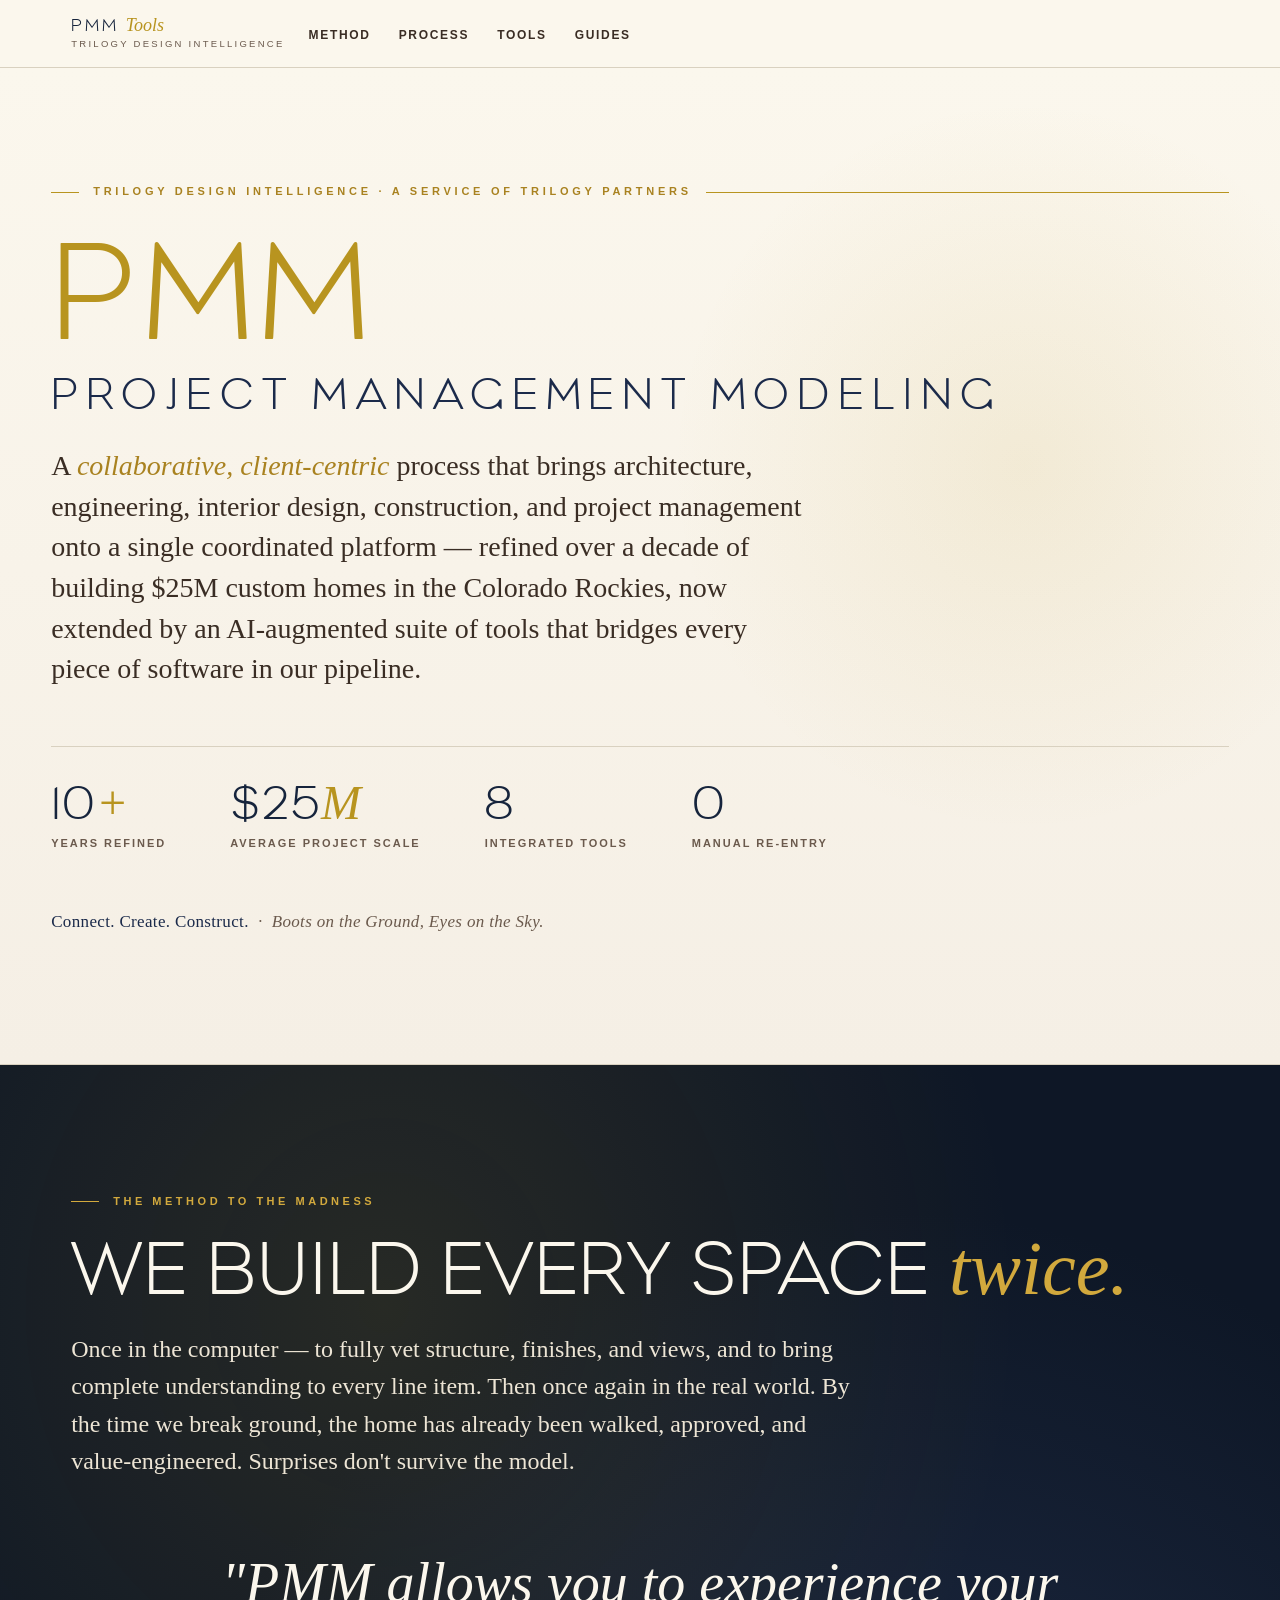
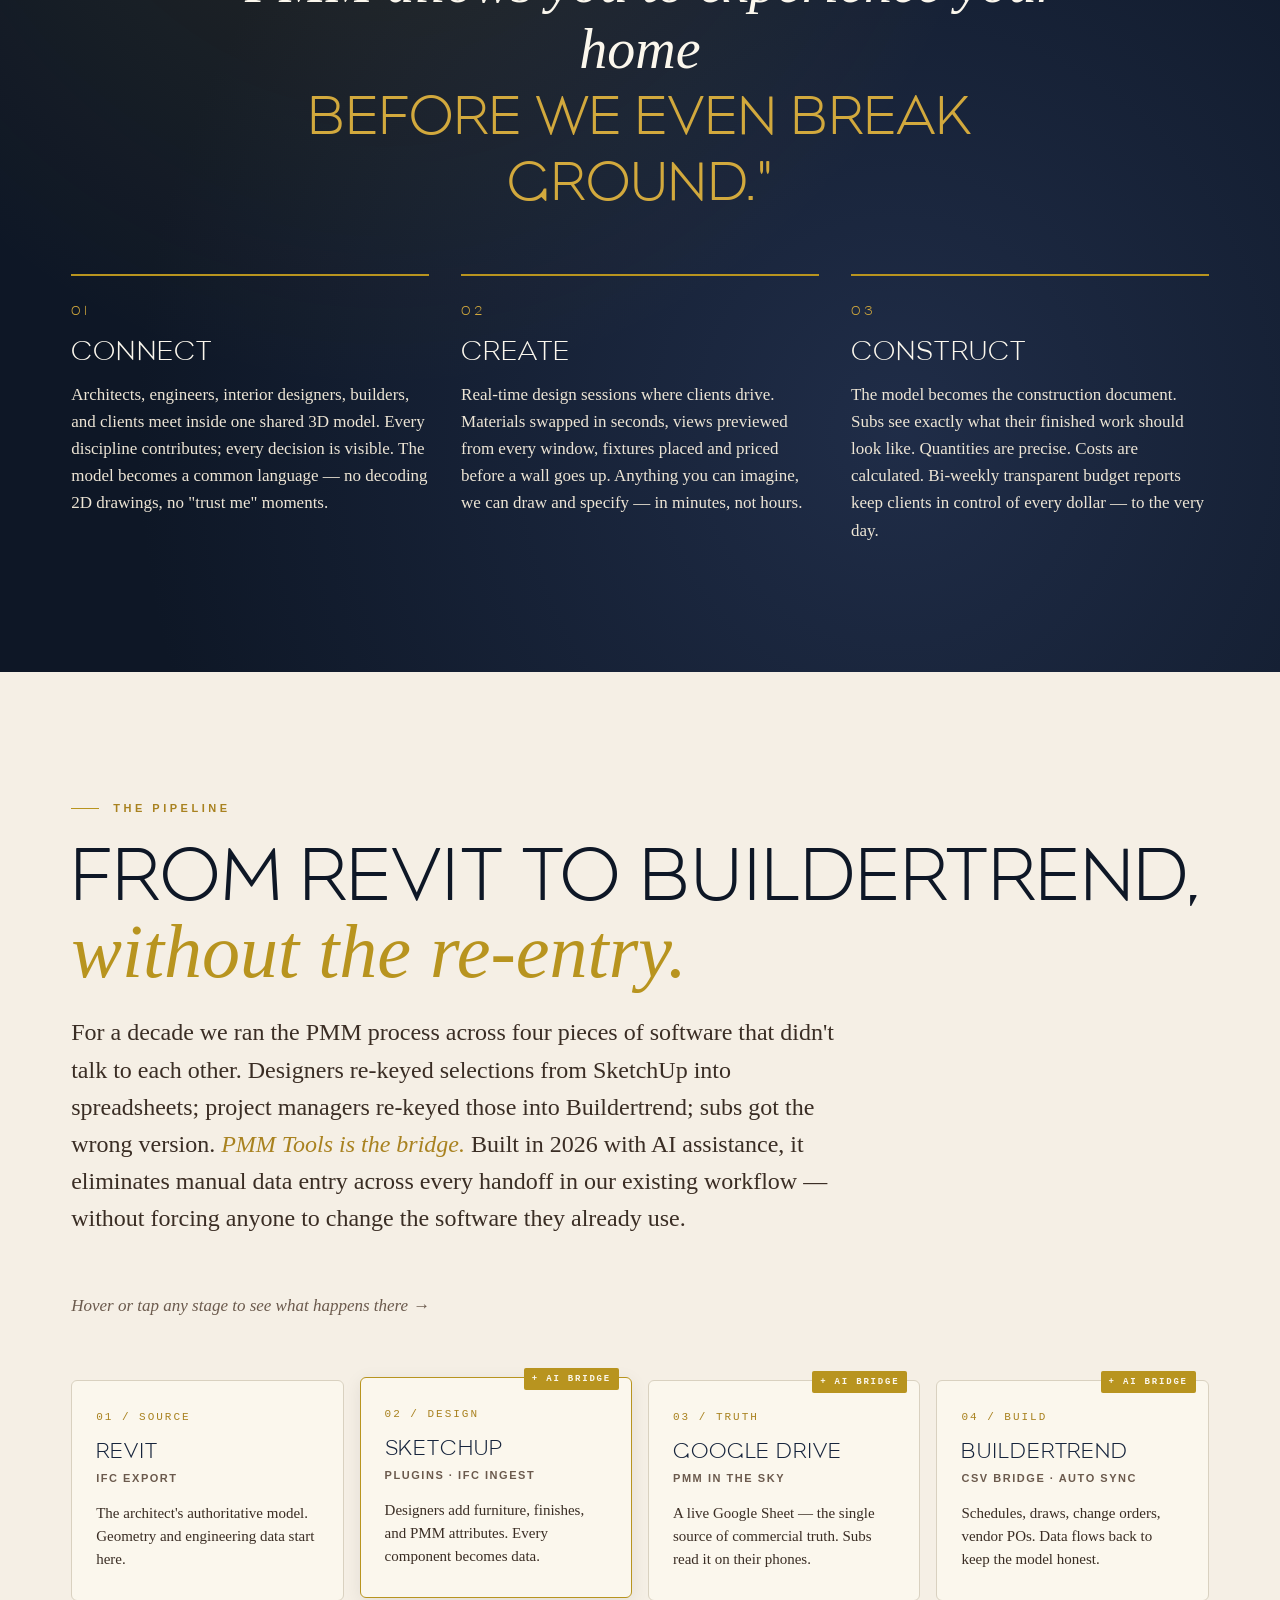
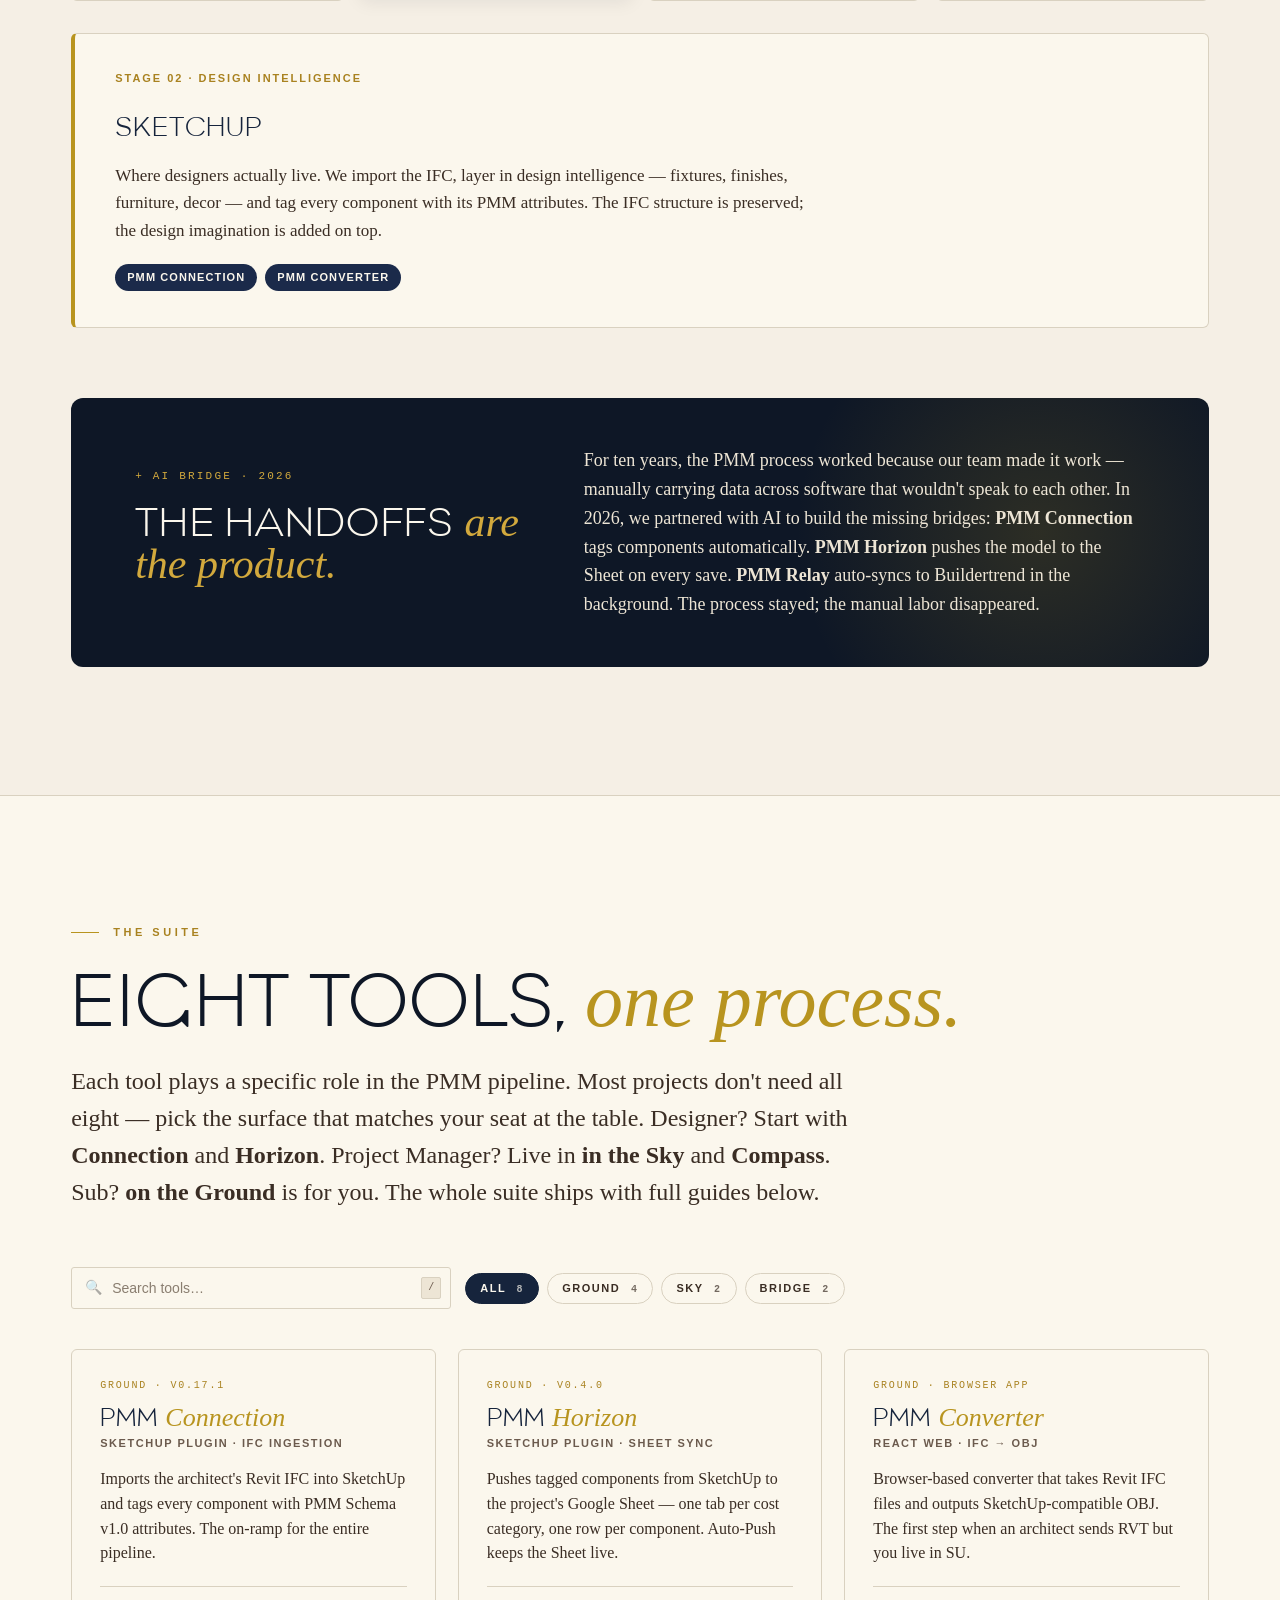
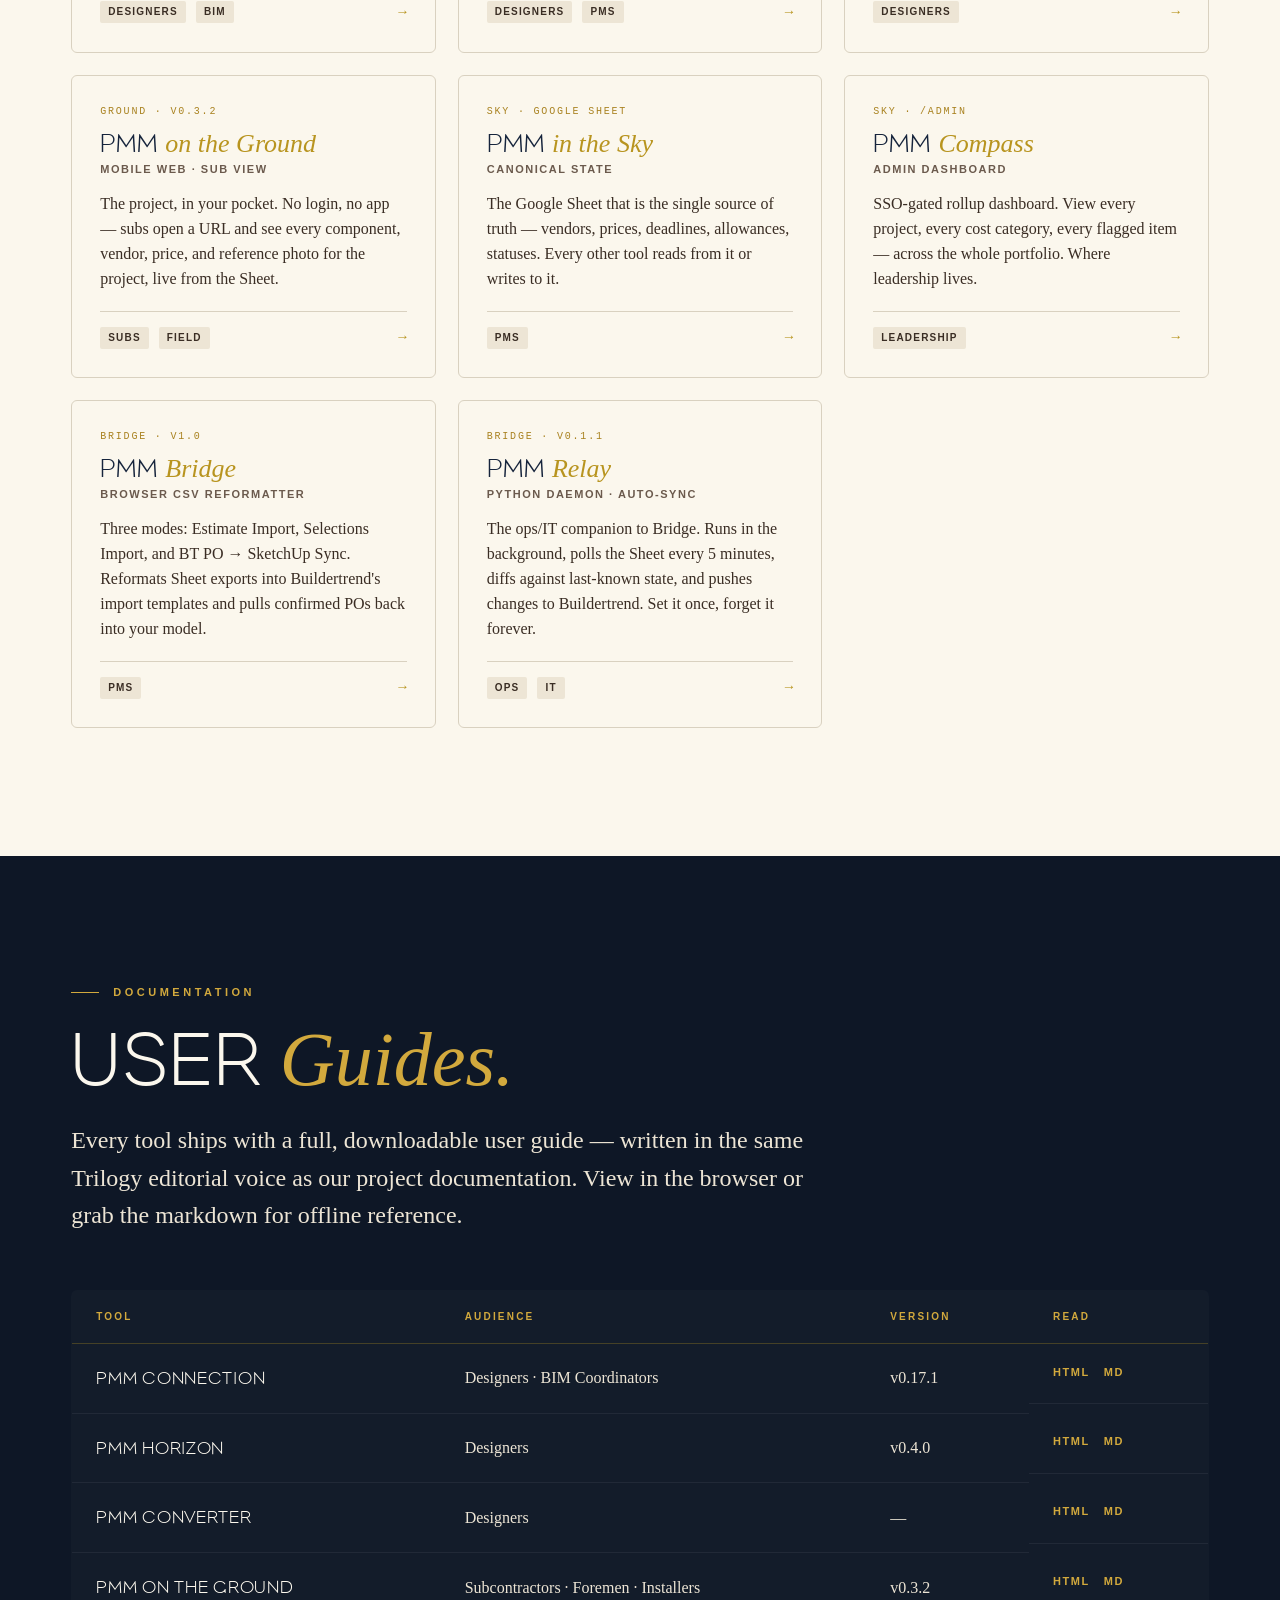
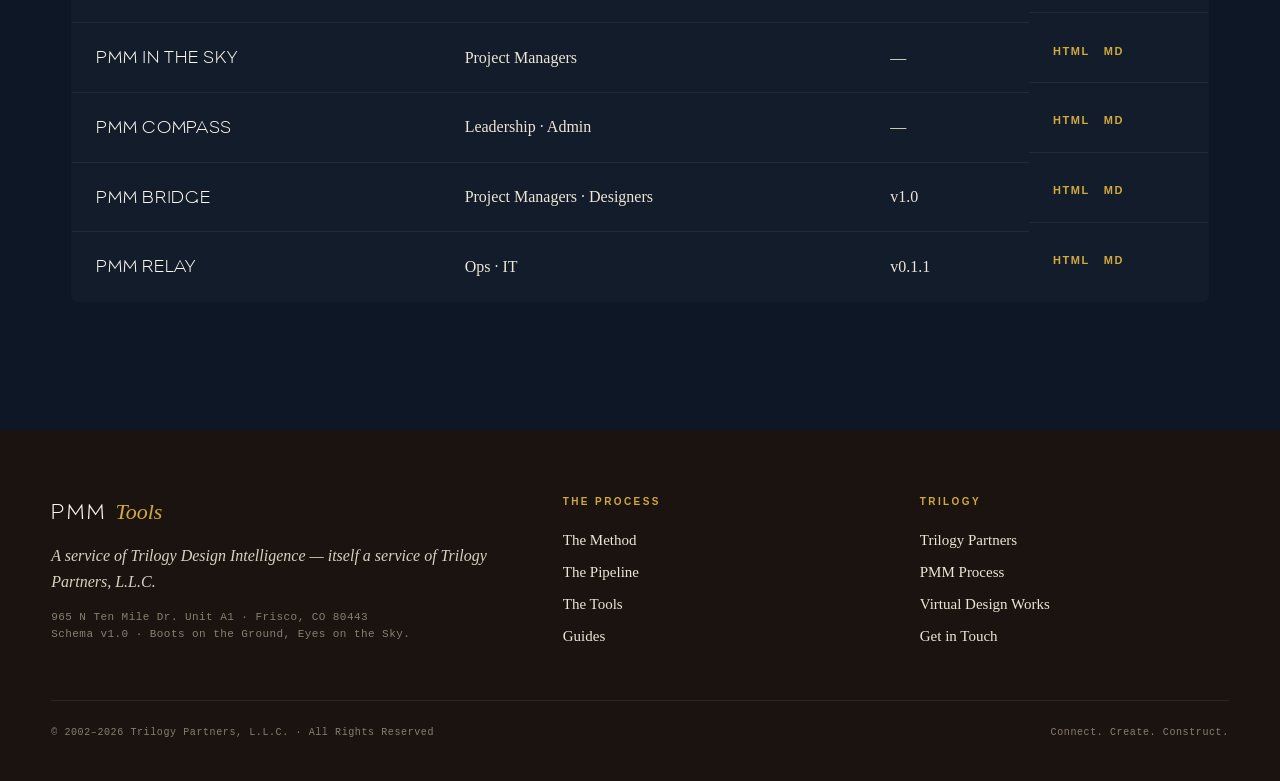
==== index.html @ 723d34f8 "Initial commit" ====
<!DOCTYPE html>
<html lang="en">
<head>
<meta charset="UTF-8">
<meta name="viewport" content="width=device-width, initial-scale=1.0">
<title>PMM · Project Management Modeling — Trilogy Design Intelligence</title>
<meta name="description" content="Project Management Modeling — Trilogy's 10-year process for designing and building $25M custom homes, now extended by an integrated suite of AI-augmented tools that connect Revit, SketchUp, Google Drive, and Buildertrend into a single coordinated workflow.">
<link rel="stylesheet" href="assets/css/main.css">
</head>
<body>

<!-- ─── NAV ─── -->
<header class="site-nav">
  <div class="nav-inner">
    <a href="#top" class="nav-brand">
      <span class="nav-brand-mark">PMM <em>Tools</em></span>
      <span class="nav-brand-sub">Trilogy Design Intelligence</span>
    </a>
    <nav>
      <ul class="nav-links">
        <li><a href="#method">Method</a></li>
        <li><a href="#process">Process</a></li>
        <li><a href="#tools">Tools</a></li>
        <li><a href="#guides">Guides</a></li>
      </ul>
    </nav>
  </div>
</header>

<!-- ─── HERO ─── -->
<section class="hero" id="top">
  <div class="hero-inner">
    <div class="hero-eyebrow">Trilogy Design Intelligence · A Service of Trilogy Partners</div>
    <h1 class="hero-title">
      <span class="acronym">PMM</span>
      <span class="expansion">Project Management Modeling</span>
    </h1>
    <p class="hero-lede">
      A <em>collaborative, client-centric</em> process that brings architecture, engineering, interior design, construction, and project management onto a single coordinated platform — refined over a decade of building $25M custom homes in the Colorado Rockies, now extended by an AI-augmented suite of tools that bridges every piece of software in our pipeline.
    </p>

    <div class="hero-meta">
      <div class="hero-stat">
        <div class="num">10<em>+</em></div>
        <div class="label">Years Refined</div>
      </div>
      <div class="hero-stat">
        <div class="num">$25<em>M</em></div>
        <div class="label">Average Project Scale</div>
      </div>
      <div class="hero-stat">
        <div class="num">8</div>
        <div class="label">Integrated Tools</div>
      </div>
      <div class="hero-stat">
        <div class="num">0</div>
        <div class="label">Manual Re-Entry</div>
      </div>
    </div>

    <p class="hero-tagline">
      <strong>Connect. Create. Construct.</strong> &nbsp;·&nbsp; Boots on the Ground, Eyes on the Sky.
    </p>
  </div>
</section>

<!-- ─── METHOD ─── -->
<section class="method" id="method">
  <div class="section-wrap">
    <div class="section-eyebrow reveal">The Method to the Madness</div>
    <h2 class="section-heading reveal">We build every space <em>twice.</em></h2>
    <p class="section-intro reveal">
      Once in the computer — to fully vet structure, finishes, and views, and to bring complete understanding to every line item. Then once again in the real world. By the time we break ground, the home has already been walked, approved, and value-engineered. Surprises don't survive the model.
    </p>

    <div class="twice-display reveal">
      <em>"PMM allows you to experience your home</em><br>
      <span class="accent">before we even break ground."</span>
    </div>

    <div class="method-pillars">
      <div class="pillar reveal">
        <div class="pillar-num">01</div>
        <h3 class="pillar-title">Connect</h3>
        <p>Architects, engineers, interior designers, builders, and clients meet inside one shared 3D model. Every discipline contributes; every decision is visible. The model becomes a common language — no decoding 2D drawings, no "trust me" moments.</p>
      </div>
      <div class="pillar reveal">
        <div class="pillar-num">02</div>
        <h3 class="pillar-title">Create</h3>
        <p>Real-time design sessions where clients drive. Materials swapped in seconds, views previewed from every window, fixtures placed and priced before a wall goes up. Anything you can imagine, we can draw and specify — in minutes, not hours.</p>
      </div>
      <div class="pillar reveal">
        <div class="pillar-num">03</div>
        <h3 class="pillar-title">Construct</h3>
        <p>The model becomes the construction document. Subs see exactly what their finished work should look like. Quantities are precise. Costs are calculated. Bi-weekly transparent budget reports keep clients in control of every dollar — to the very day.</p>
      </div>
    </div>
  </div>
</section>

<!-- ─── PROCESS / FLOW ─── -->
<section class="flow" id="process">
  <div class="section-wrap">
    <div class="section-eyebrow reveal">The Pipeline</div>
    <h2 class="section-heading reveal">From Revit to Buildertrend, <em>without the re-entry.</em></h2>
    <p class="section-intro reveal">
      For a decade we ran the PMM process across four pieces of software that didn't talk to each other. Designers re-keyed selections from SketchUp into spreadsheets; project managers re-keyed those into Buildertrend; subs got the wrong version. <em>PMM Tools is the bridge.</em> Built in 2026 with AI assistance, it eliminates manual data entry across every handoff in our existing workflow — without forcing anyone to change the software they already use.
    </p>

    <p class="section-intro reveal" style="font-size:17px;color:var(--ink-500);font-style:italic;">
      Hover or tap any stage to see what happens there →
    </p>

    <!-- Interactive flowchart -->
    <div class="flow-stage reveal">
      <div class="flow-step" data-step="revit">
        <div class="step-num">01 / SOURCE</div>
        <div class="step-name">Revit</div>
        <div class="step-tool">IFC export</div>
        <div class="step-desc">The architect's authoritative model. Geometry and engineering data start here.</div>
      </div>
      <div class="flow-step has-bridge is-active" data-step="sketchup">
        <div class="step-num">02 / DESIGN</div>
        <div class="step-name">SketchUp</div>
        <div class="step-tool">Plugins · IFC ingest</div>
        <div class="step-desc">Designers add furniture, finishes, and PMM attributes. Every component becomes data.</div>
      </div>
      <div class="flow-step has-bridge" data-step="drive">
        <div class="step-num">03 / TRUTH</div>
        <div class="step-name">Google Drive</div>
        <div class="step-tool">PMM in the Sky</div>
        <div class="step-desc">A live Google Sheet — the single source of commercial truth. Subs read it on their phones.</div>
      </div>
      <div class="flow-step has-bridge" data-step="bt">
        <div class="step-num">04 / BUILD</div>
        <div class="step-name">Buildertrend</div>
        <div class="step-tool">CSV bridge · auto sync</div>
        <div class="step-desc">Schedules, draws, change orders, vendor POs. Data flows back to keep the model honest.</div>
      </div>
    </div>

    <!-- Detail panel that updates as you hover -->
    <div class="flow-detail">
      <div class="detail-meta">Stage 02 · Design Intelligence</div>
      <h3>SketchUp</h3>
      <p>Where designers actually live. We import the IFC, layer in design intelligence — fixtures, finishes, furniture, decor — and tag every component with its PMM attributes. The IFC structure is preserved; the design imagination is added on top.</p>
      <div class="detail-tools">
        <a class="tool-pill" href="guides/pmm-connection.html">PMM Connection</a>
        <a class="tool-pill" href="guides/pmm-converter.html">PMM Converter</a>
      </div>
    </div>

    <!-- Bridge callout -->
    <div class="bridge-callout reveal">
      <div>
        <div class="bridge-tag">+ AI BRIDGE · 2026</div>
        <h3>The handoffs <em>are the product.</em></h3>
      </div>
      <div>
        <p>For ten years, the PMM process worked because our team made it work — manually carrying data across software that wouldn't speak to each other. In 2026, we partnered with AI to build the missing bridges: <strong>PMM Connection</strong> tags components automatically. <strong>PMM Horizon</strong> pushes the model to the Sheet on every save. <strong>PMM Relay</strong> auto-syncs to Buildertrend in the background. The process stayed; the manual labor disappeared.</p>
      </div>
    </div>
  </div>
</section>

<!-- ─── TOOLS ─── -->
<section class="tools" id="tools">
  <div class="section-wrap">
    <div class="section-eyebrow reveal">The Suite</div>
    <h2 class="section-heading reveal">Eight tools, <em>one process.</em></h2>
    <p class="section-intro reveal">
      Each tool plays a specific role in the PMM pipeline. Most projects don't need all eight — pick the surface that matches your seat at the table. Designer? Start with <strong>Connection</strong> and <strong>Horizon</strong>. Project Manager? Live in <strong>in the Sky</strong> and <strong>Compass</strong>. Sub? <strong>on the Ground</strong> is for you. The whole suite ships with full guides below.
    </p>

    <div class="tools-controls reveal">
      <div class="tools-search">
        <input type="search" placeholder="Search tools…" aria-label="Search tools">
        <kbd>/</kbd>
      </div>
      <div class="filter-pills">
        <button class="filter-pill is-active" data-cat="all">All <span class="count">8</span></button>
        <button class="filter-pill" data-cat="ground">Ground <span class="count">4</span></button>
        <button class="filter-pill" data-cat="sky">Sky <span class="count">2</span></button>
        <button class="filter-pill" data-cat="bridge">Bridge <span class="count">2</span></button>
      </div>
    </div>

    <div class="tools-grid">
      <a class="tool-card" href="guides/pmm-connection.html" data-cat="ground">
        <div class="cat">Ground · v0.17.1</div>
        <div class="name">PMM <em>Connection</em></div>
        <div class="role">SketchUp Plugin · IFC Ingestion</div>
        <div class="blurb">Imports the architect's Revit IFC into SketchUp and tags every component with PMM Schema v1.0 attributes. The on-ramp for the entire pipeline.</div>
        <div class="meta"><span class="pill">Designers</span><span class="pill">BIM</span><span class="arrow">→</span></div>
      </a>

      <a class="tool-card" href="guides/pmm-horizon.html" data-cat="ground">
        <div class="cat">Ground · v0.4.0</div>
        <div class="name">PMM <em>Horizon</em></div>
        <div class="role">SketchUp Plugin · Sheet Sync</div>
        <div class="blurb">Pushes tagged components from SketchUp to the project's Google Sheet — one tab per cost category, one row per component. Auto-Push keeps the Sheet live.</div>
        <div class="meta"><span class="pill">Designers</span><span class="pill">PMs</span><span class="arrow">→</span></div>
      </a>

      <a class="tool-card" href="guides/pmm-converter.html" data-cat="ground">
        <div class="cat">Ground · Browser App</div>
        <div class="name">PMM <em>Converter</em></div>
        <div class="role">React Web · IFC → OBJ</div>
        <div class="blurb">Browser-based converter that takes Revit IFC files and outputs SketchUp-compatible OBJ. The first step when an architect sends RVT but you live in SU.</div>
        <div class="meta"><span class="pill">Designers</span><span class="arrow">→</span></div>
      </a>

      <a class="tool-card" href="guides/pmm-on-the-ground.html" data-cat="ground">
        <div class="cat">Ground · v0.3.2</div>
        <div class="name">PMM <em>on the Ground</em></div>
        <div class="role">Mobile Web · Sub View</div>
        <div class="blurb">The project, in your pocket. No login, no app — subs open a URL and see every component, vendor, price, and reference photo for the project, live from the Sheet.</div>
        <div class="meta"><span class="pill">Subs</span><span class="pill">Field</span><span class="arrow">→</span></div>
      </a>

      <a class="tool-card" href="guides/pmm-in-the-sky.html" data-cat="sky">
        <div class="cat">Sky · Google Sheet</div>
        <div class="name">PMM <em>in the Sky</em></div>
        <div class="role">Canonical State</div>
        <div class="blurb">The Google Sheet that is the single source of truth — vendors, prices, deadlines, allowances, statuses. Every other tool reads from it or writes to it.</div>
        <div class="meta"><span class="pill">PMs</span><span class="arrow">→</span></div>
      </a>

      <a class="tool-card" href="guides/pmm-compass.html" data-cat="sky">
        <div class="cat">Sky · /admin</div>
        <div class="name">PMM <em>Compass</em></div>
        <div class="role">Admin Dashboard</div>
        <div class="blurb">SSO-gated rollup dashboard. View every project, every cost category, every flagged item — across the whole portfolio. Where leadership lives.</div>
        <div class="meta"><span class="pill">Leadership</span><span class="arrow">→</span></div>
      </a>

      <a class="tool-card" href="guides/pmm-bridge.html" data-cat="bridge">
        <div class="cat">Bridge · v1.0</div>
        <div class="name">PMM <em>Bridge</em></div>
        <div class="role">Browser CSV Reformatter</div>
        <div class="blurb">Three modes: Estimate Import, Selections Import, and BT PO → SketchUp Sync. Reformats Sheet exports into Buildertrend's import templates and pulls confirmed POs back into your model.</div>
        <div class="meta"><span class="pill">PMs</span><span class="arrow">→</span></div>
      </a>

      <a class="tool-card" href="guides/pmm-relay.html" data-cat="bridge">
        <div class="cat">Bridge · v0.1.1</div>
        <div class="name">PMM <em>Relay</em></div>
        <div class="role">Python Daemon · Auto-Sync</div>
        <div class="blurb">The ops/IT companion to Bridge. Runs in the background, polls the Sheet every 5 minutes, diffs against last-known state, and pushes changes to Buildertrend. Set it once, forget it forever.</div>
        <div class="meta"><span class="pill">Ops</span><span class="pill">IT</span><span class="arrow">→</span></div>
      </a>
    </div>
  </div>
</section>

<!-- ─── GUIDES ─── -->
<section class="guides-section" id="guides">
  <div class="section-wrap">
    <div class="section-eyebrow reveal">Documentation</div>
    <h2 class="section-heading reveal">User <em>Guides.</em></h2>
    <p class="section-intro reveal">
      Every tool ships with a full, downloadable user guide — written in the same Trilogy editorial voice as our project documentation. View in the browser or grab the markdown for offline reference.
    </p>

    <table class="guides-table reveal">
      <thead>
        <tr>
          <th>Tool</th>
          <th>Audience</th>
          <th>Version</th>
          <th>Read</th>
        </tr>
      </thead>
      <tbody>
        <tr>
          <td><a class="tool-name" href="guides/pmm-connection.html">PMM Connection</a></td>
          <td>Designers · BIM Coordinators</td>
          <td>v0.17.1</td>
          <td class="links">
            <a href="guides/pmm-connection.html">HTML</a>
            <a href="guides/pmm-connection.md">MD</a>
          </td>
        </tr>
        <tr>
          <td><a class="tool-name" href="guides/pmm-horizon.html">PMM Horizon</a></td>
          <td>Designers</td>
          <td>v0.4.0</td>
          <td class="links">
            <a href="guides/pmm-horizon.html">HTML</a>
            <a href="guides/pmm-horizon.md">MD</a>
          </td>
        </tr>
        <tr>
          <td><a class="tool-name" href="guides/pmm-converter.html">PMM Converter</a></td>
          <td>Designers</td>
          <td>—</td>
          <td class="links">
            <a href="guides/pmm-converter.html">HTML</a>
            <a href="guides/pmm-converter.md">MD</a>
          </td>
        </tr>
        <tr>
          <td><a class="tool-name" href="guides/pmm-on-the-ground.html">PMM on the Ground</a></td>
          <td>Subcontractors · Foremen · Installers</td>
          <td>v0.3.2</td>
          <td class="links">
            <a href="guides/pmm-on-the-ground.html">HTML</a>
            <a href="guides/pmm-on-the-ground.md">MD</a>
          </td>
        </tr>
        <tr>
          <td><a class="tool-name" href="guides/pmm-in-the-sky.html">PMM in the Sky</a></td>
          <td>Project Managers</td>
          <td>—</td>
          <td class="links">
            <a href="guides/pmm-in-the-sky.html">HTML</a>
            <a href="guides/pmm-in-the-sky.md">MD</a>
          </td>
        </tr>
        <tr>
          <td><a class="tool-name" href="guides/pmm-compass.html">PMM Compass</a></td>
          <td>Leadership · Admin</td>
          <td>—</td>
          <td class="links">
            <a href="guides/pmm-compass.html">HTML</a>
            <a href="guides/pmm-compass.md">MD</a>
          </td>
        </tr>
        <tr>
          <td><a class="tool-name" href="guides/pmm-bridge.html">PMM Bridge</a></td>
          <td>Project Managers · Designers</td>
          <td>v1.0</td>
          <td class="links">
            <a href="guides/pmm-bridge.html">HTML</a>
            <a href="guides/pmm-bridge.md">MD</a>
          </td>
        </tr>
        <tr>
          <td><a class="tool-name" href="guides/pmm-relay.html">PMM Relay</a></td>
          <td>Ops · IT</td>
          <td>v0.1.1</td>
          <td class="links">
            <a href="guides/pmm-relay.html">HTML</a>
            <a href="guides/pmm-relay.md">MD</a>
          </td>
        </tr>
      </tbody>
    </table>
  </div>
</section>

<!-- ─── FOOTER ─── -->
<footer class="site-footer">
  <div class="footer-inner">
    <div>
      <div class="footer-brand">PMM <em>Tools</em></div>
      <div class="footer-tagline">A service of Trilogy Design Intelligence — itself a service of Trilogy Partners, L.L.C.</div>
      <div class="footer-meta">965 N Ten Mile Dr. Unit A1 · Frisco, CO 80443</div>
      <div class="footer-meta">Schema v1.0 · Boots on the Ground, Eyes on the Sky.</div>
    </div>
    <div class="footer-col">
      <h4>The Process</h4>
      <a href="#method">The Method</a>
      <a href="#process">The Pipeline</a>
      <a href="#tools">The Tools</a>
      <a href="#guides">Guides</a>
    </div>
    <div class="footer-col">
      <h4>Trilogy</h4>
      <a href="https://trilogybuilds.com" target="_blank" rel="noopener">Trilogy Partners</a>
      <a href="https://trilogybuilds.com/pmm-new/" target="_blank" rel="noopener">PMM Process</a>
      <a href="https://virtualdesignworks.com" target="_blank" rel="noopener">Virtual Design Works</a>
      <a href="https://trilogybuilds.com/contact/" target="_blank" rel="noopener">Get in Touch</a>
    </div>
  </div>
  <div class="footer-bottom">
    <span>© 2002–2026 Trilogy Partners, L.L.C. · All Rights Reserved</span>
    <span>Connect. Create. Construct.</span>
  </div>
</footer>

<script src="assets/js/main.js"></script>
</body>
</html>
---- assets/css/main.css ----
/* ════════════════════════════════════════════════════════
   PMM Tools — Trilogy Design Intelligence
   Site stylesheet · Eagle Light + Crimson Pro editorial
   ════════════════════════════════════════════════════════ */

@font-face {
  font-family: 'Eagle Light';
  src: url('../fonts/eagle-light.ttf') format('truetype');
  font-weight: 300;
  font-style: normal;
  font-display: swap;
}

@import url('https://fonts.googleapis.com/css2?family=Crimson+Pro:ital,wght@0,300;0,400;0,500;0,600;1,400&family=Inter:wght@300;400;500;600;700&family=JetBrains+Mono:wght@400;500&display=swap');

:root {
  --navy-900:  #0E1726;
  --navy-800:  #16243C;
  --navy-700:  #1B2A4A;
  --navy-600:  #2A3B5E;
  --navy-100:  #D7DEEB;

  --gold-700:  #8E6F1A;
  --gold-600:  #A98220;
  --gold-500:  #B8941F;
  --gold-400:  #D2A93D;
  --gold-300:  #E5C56F;
  --gold-100:  #F6EBC7;

  --cream-50:  #FBF7ED;
  --cream-100: #F5EFE5;
  --cream-200: #EDE5D5;
  --cream-300: #D9D1C0;

  --ink-900:   #1A1310;
  --ink-700:   #3A2D24;
  --ink-500:   #6B5A4D;
  --ink-300:   #8A7E70;

  --font-display:  'Eagle Light', 'Bebas Neue', 'Arial Narrow', sans-serif;
  --font-editorial:'Crimson Pro', Georgia, 'Times New Roman', serif;
  --font-ui:       'Inter', -apple-system, BlinkMacSystemFont, sans-serif;
  --font-mono:     'JetBrains Mono', ui-monospace, monospace;

  --container:   1240px;
  --gutter:      clamp(20px, 4vw, 56px);

  --r-sm: 3px;
  --r-md: 6px;
  --r-lg: 12px;
  --shadow-sm: 0 1px 3px rgba(14, 23, 38, 0.06);
  --shadow-md: 0 4px 18px rgba(14, 23, 38, 0.08);
  --shadow-lg: 0 24px 60px rgba(14, 23, 38, 0.14);
}

*, *::before, *::after { box-sizing: border-box; margin: 0; padding: 0; }
html { scroll-behavior: smooth; }
body {
  font-family: var(--font-editorial);
  font-size: 18px;
  line-height: 1.6;
  color: var(--ink-700);
  background: var(--cream-50);
  -webkit-font-smoothing: antialiased;
  -moz-osx-font-smoothing: grayscale;
  overflow-x: hidden;
}
img, svg { max-width: 100%; display: block; }
a { color: var(--navy-700); text-decoration: none; }
::selection { background: var(--gold-300); color: var(--navy-900); }

.eagle {
  font-family: var(--font-display);
  letter-spacing: 0.04em;
  text-transform: uppercase;
  font-weight: 300;
}

/* ─── NAV ─────────────────────────────────────── */
.site-nav {
  position: sticky;
  top: 0;
  z-index: 80;
  background: rgba(251, 247, 237, 0.92);
  backdrop-filter: blur(12px);
  -webkit-backdrop-filter: blur(12px);
  border-bottom: 1px solid var(--cream-300);
}
.site-nav .nav-inner {
  max-width: var(--container);
  margin: 0 auto;
  padding: 16px var(--gutter);
  display: flex;
  align-items: center;
  gap: 24px;
}
.nav-brand { display: flex; flex-direction: column; gap: 2px; text-decoration: none; }
.nav-brand-mark {
  font-family: var(--font-display);
  font-size: 18px;
  letter-spacing: 0.16em;
  color: var(--navy-800);
  line-height: 1;
  text-transform: uppercase;
}
.nav-brand-mark em {
  font-family: var(--font-editorial);
  font-style: italic;
  font-weight: 400;
  letter-spacing: 0;
  color: var(--gold-500);
  text-transform: none;
}
.nav-brand-sub {
  font-family: var(--font-ui);
  font-size: 9.5px;
  letter-spacing: 0.24em;
  text-transform: uppercase;
  color: var(--ink-500);
}
.nav-links {
  margin-left: auto;
  display: flex;
  gap: 28px;
  list-style: none;
}
.nav-links a {
  font-family: var(--font-ui);
  font-size: 12px;
  font-weight: 600;
  letter-spacing: 0.14em;
  text-transform: uppercase;
  color: var(--ink-700);
  position: relative;
  padding: 6px 0;
}
.nav-links a::after {
  content: '';
  position: absolute;
  left: 0; right: 0; bottom: 0;
  height: 1px;
  background: var(--gold-500);
  transform: scaleX(0);
  transform-origin: left;
  transition: transform 0.3s ease;
}
.nav-links a:hover::after { transform: scaleX(1); }
.nav-links a:hover { color: var(--navy-700); }
@media (max-width: 720px) { .nav-links { display: none; } }

/* ─── HERO ────────────────────────────────────── */
.hero {
  position: relative;
  background: linear-gradient(180deg, var(--cream-50) 0%, var(--cream-100) 100%);
  padding: clamp(60px, 9vw, 120px) var(--gutter) clamp(80px, 10vw, 140px);
  overflow: hidden;
  border-bottom: 1px solid var(--cream-300);
}
.hero::before {
  content: '';
  position: absolute;
  top: 0; right: -10%;
  width: 60%;
  height: 80%;
  background: radial-gradient(ellipse at center, rgba(184, 148, 31, 0.10), transparent 65%);
  pointer-events: none;
}
.hero-inner { position: relative; max-width: var(--container); margin: 0 auto; }
.hero-eyebrow {
  font-family: var(--font-ui);
  font-size: 11px;
  font-weight: 600;
  letter-spacing: 0.34em;
  text-transform: uppercase;
  color: var(--gold-600);
  margin-bottom: 28px;
  display: flex;
  align-items: center;
  gap: 14px;
}
.hero-eyebrow::before, .hero-eyebrow::after {
  content: ''; flex: 0 0 28px; height: 1px; background: var(--gold-500);
}
.hero-eyebrow::after { flex: 1; }

.hero-title {
  font-family: var(--font-display);
  font-size: clamp(56px, 11vw, 142px);
  line-height: 0.9;
  letter-spacing: 0.01em;
  color: var(--navy-900);
  text-transform: uppercase;
  margin-bottom: 18px;
  font-weight: 300;
}
.hero-title .acronym { display: block; color: var(--gold-500); letter-spacing: 0.06em; }
.hero-title .expansion {
  display: block;
  font-size: 0.32em;
  letter-spacing: 0.18em;
  color: var(--navy-700);
  margin-top: 18px;
  font-weight: 300;
}

.hero-lede {
  font-family: var(--font-editorial);
  font-size: clamp(20px, 2.4vw, 28px);
  line-height: 1.45;
  color: var(--ink-700);
  max-width: 760px;
  margin: 32px 0 0;
  font-weight: 400;
}
.hero-lede em { font-style: italic; color: var(--gold-600); }

.hero-meta {
  margin-top: 56px;
  display: flex;
  flex-wrap: wrap;
  gap: 48px 64px;
  padding-top: 32px;
  border-top: 1px solid var(--cream-300);
}
.hero-stat .num {
  font-family: var(--font-display);
  font-size: 48px;
  color: var(--navy-800);
  letter-spacing: 0.02em;
  line-height: 1;
  font-weight: 300;
}
.hero-stat .num em {
  font-family: var(--font-editorial);
  font-style: italic;
  color: var(--gold-500);
  font-weight: 400;
  letter-spacing: 0;
}
.hero-stat .label {
  font-family: var(--font-ui);
  font-size: 11px;
  font-weight: 600;
  letter-spacing: 0.18em;
  text-transform: uppercase;
  color: var(--ink-500);
  margin-top: 8px;
}
.hero-tagline {
  margin-top: 56px;
  font-family: var(--font-editorial);
  font-style: italic;
  font-size: 17px;
  color: var(--ink-500);
  letter-spacing: 0.02em;
}
.hero-tagline strong { font-style: normal; color: var(--navy-700); font-weight: 500; }

/* ─── SECTIONS ────────────────────────────────── */
section { position: relative; }

.section-wrap {
  max-width: var(--container);
  margin: 0 auto;
  padding: clamp(80px, 10vw, 140px) var(--gutter);
}
.section-wrap--narrow { max-width: 920px; }

.section-eyebrow {
  font-family: var(--font-ui);
  font-size: 11px;
  font-weight: 600;
  letter-spacing: 0.32em;
  text-transform: uppercase;
  color: var(--gold-600);
  margin-bottom: 20px;
  display: flex;
  align-items: center;
  gap: 14px;
}
.section-eyebrow::before {
  content: ''; width: 28px; height: 1px; background: var(--gold-500);
}

.section-heading {
  font-family: var(--font-display);
  font-size: clamp(40px, 6vw, 76px);
  line-height: 1;
  letter-spacing: 0.02em;
  color: var(--navy-900);
  text-transform: uppercase;
  margin-bottom: 24px;
  font-weight: 300;
}
.section-heading em {
  font-family: var(--font-editorial);
  font-style: italic;
  color: var(--gold-500);
  font-weight: 400;
  letter-spacing: 0;
  text-transform: none;
}

.section-intro {
  font-family: var(--font-editorial);
  font-size: clamp(19px, 2.1vw, 24px);
  line-height: 1.55;
  color: var(--ink-700);
  max-width: 780px;
  margin-bottom: 56px;
}
.section-intro em { font-style: italic; color: var(--gold-600); }

/* ─── METHOD ───────────────────────────────────── */
.method { background: var(--navy-900); color: var(--cream-100); position: relative; overflow: hidden; }
.method::before {
  content: '';
  position: absolute;
  inset: 0;
  background:
    radial-gradient(ellipse at 30% 20%, rgba(184, 148, 31, 0.15), transparent 50%),
    radial-gradient(ellipse at 70% 80%, rgba(43, 59, 94, 0.6), transparent 60%);
  pointer-events: none;
}
.method .section-wrap { position: relative; }
.method .section-eyebrow { color: var(--gold-400); }
.method .section-eyebrow::before { background: var(--gold-400); }
.method .section-heading { color: var(--cream-50); }
.method .section-heading em { color: var(--gold-400); }
.method .section-intro { color: var(--cream-200); }

.twice-display {
  font-family: var(--font-display);
  font-size: clamp(32px, 4.5vw, 56px);
  line-height: 1.18;
  letter-spacing: 0.02em;
  text-transform: uppercase;
  color: var(--cream-50);
  text-align: center;
  margin: 70px auto 50px;
  max-width: 920px;
  font-weight: 300;
}
.twice-display .accent { color: var(--gold-400); }
.twice-display em {
  font-family: var(--font-editorial);
  font-style: italic;
  font-weight: 400;
  letter-spacing: 0;
  text-transform: none;
}

.method-pillars {
  display: grid;
  grid-template-columns: repeat(3, 1fr);
  gap: 32px;
  margin-top: 60px;
}
@media (max-width: 820px) { .method-pillars { grid-template-columns: 1fr; } }

.pillar { border-top: 2px solid var(--gold-500); padding-top: 24px; }
.pillar-num {
  font-family: var(--font-display);
  font-size: 14px;
  letter-spacing: 0.3em;
  color: var(--gold-400);
  margin-bottom: 14px;
}
.pillar-title {
  font-family: var(--font-display);
  font-size: 28px;
  letter-spacing: 0.04em;
  text-transform: uppercase;
  color: var(--cream-50);
  margin-bottom: 16px;
  line-height: 1;
  font-weight: 300;
}
.pillar p {
  font-family: var(--font-editorial);
  font-size: 17px;
  line-height: 1.6;
  color: var(--cream-200);
}

/* ─── FLOW ────────────────────────────────────── */
.flow { background: var(--cream-100); border-bottom: 1px solid var(--cream-300); }

.flow-stage {
  display: grid;
  grid-template-columns: repeat(4, 1fr);
  gap: 16px;
  position: relative;
  margin: 60px 0 32px;
}
@media (max-width: 900px) { .flow-stage { grid-template-columns: 1fr; } }

.flow-step {
  background: var(--cream-50);
  border: 1px solid var(--cream-300);
  border-radius: var(--r-md);
  padding: 28px 24px;
  position: relative;
  cursor: pointer;
  transition: all 0.35s cubic-bezier(0.2, 0, 0.2, 1);
}
.flow-step:hover, .flow-step.is-active {
  border-color: var(--gold-500);
  box-shadow: var(--shadow-md);
  transform: translateY(-3px);
}
.flow-step .step-num {
  font-family: var(--font-mono);
  font-size: 11px;
  letter-spacing: 0.18em;
  color: var(--gold-600);
  margin-bottom: 14px;
}
.flow-step .step-name {
  font-family: var(--font-display);
  font-size: 22px;
  letter-spacing: 0.04em;
  text-transform: uppercase;
  color: var(--navy-800);
  margin-bottom: 8px;
  line-height: 1;
  font-weight: 300;
}
.flow-step .step-tool {
  font-family: var(--font-ui);
  font-size: 11px;
  font-weight: 600;
  letter-spacing: 0.14em;
  text-transform: uppercase;
  color: var(--ink-500);
  margin-bottom: 14px;
}
.flow-step .step-desc {
  font-family: var(--font-editorial);
  font-size: 15px;
  line-height: 1.55;
  color: var(--ink-700);
}
.flow-step.has-bridge::before {
  content: '+ AI BRIDGE';
  position: absolute;
  top: -10px;
  right: 12px;
  font-family: var(--font-mono);
  font-size: 9px;
  font-weight: 600;
  letter-spacing: 0.2em;
  background: var(--gold-500);
  color: var(--cream-50);
  padding: 4px 8px;
  border-radius: 2px;
}

.flow-detail {
  background: var(--cream-50);
  border: 1px solid var(--cream-300);
  border-left: 4px solid var(--gold-500);
  border-radius: var(--r-md);
  padding: 36px 40px;
  margin-top: 24px;
  min-height: 220px;
  position: relative;
  transition: opacity 0.3s ease;
}
.flow-detail h3 {
  font-family: var(--font-display);
  font-size: 28px;
  letter-spacing: 0.03em;
  text-transform: uppercase;
  color: var(--navy-800);
  margin-bottom: 12px;
  font-weight: 300;
}
.flow-detail .detail-meta {
  font-family: var(--font-ui);
  font-size: 11px;
  font-weight: 600;
  letter-spacing: 0.18em;
  text-transform: uppercase;
  color: var(--gold-600);
  margin-bottom: 18px;
}
.flow-detail p {
  font-family: var(--font-editorial);
  font-size: 17px;
  line-height: 1.6;
  color: var(--ink-700);
  max-width: 700px;
}
.flow-detail .detail-tools {
  margin-top: 20px;
  display: flex;
  flex-wrap: wrap;
  gap: 8px;
}
.flow-detail .tool-pill {
  font-family: var(--font-ui);
  font-size: 11px;
  font-weight: 600;
  letter-spacing: 0.1em;
  text-transform: uppercase;
  background: var(--navy-700);
  color: var(--cream-50);
  padding: 5px 12px;
  border-radius: 999px;
  text-decoration: none;
  transition: background 0.2s;
}
.flow-detail .tool-pill:hover { background: var(--gold-600); }

.bridge-callout {
  margin-top: 70px;
  background: var(--navy-900);
  color: var(--cream-100);
  padding: 48px clamp(28px, 5vw, 64px);
  border-radius: var(--r-lg);
  display: grid;
  grid-template-columns: 1fr 1.4fr;
  gap: 48px;
  align-items: center;
  position: relative;
  overflow: hidden;
}
@media (max-width: 820px) { .bridge-callout { grid-template-columns: 1fr; } }
.bridge-callout::before {
  content: '';
  position: absolute;
  top: -40%;
  right: -10%;
  width: 50%;
  height: 180%;
  background: radial-gradient(circle, rgba(184, 148, 31, 0.18), transparent 65%);
}
.bridge-callout h3 {
  font-family: var(--font-display);
  font-size: clamp(28px, 4vw, 42px);
  letter-spacing: 0.03em;
  text-transform: uppercase;
  color: var(--cream-50);
  line-height: 1;
  margin-bottom: 12px;
  font-weight: 300;
  position: relative;
}
.bridge-callout h3 em {
  font-family: var(--font-editorial);
  font-style: italic;
  color: var(--gold-400);
  letter-spacing: 0;
  text-transform: none;
  font-weight: 400;
}
.bridge-callout .bridge-tag {
  font-family: var(--font-mono);
  font-size: 11px;
  letter-spacing: 0.2em;
  color: var(--gold-400);
  margin-bottom: 16px;
  position: relative;
}
.bridge-callout p {
  font-family: var(--font-editorial);
  font-size: 18px;
  line-height: 1.6;
  color: var(--cream-200);
  position: relative;
}

/* ─── TOOLS ───────────────────────────────────── */
.tools { background: var(--cream-50); }

.tools-controls {
  display: flex;
  flex-wrap: wrap;
  gap: 14px;
  align-items: center;
  margin-bottom: 40px;
}
.tools-search {
  flex: 1;
  min-width: 240px;
  max-width: 380px;
  position: relative;
}
.tools-search input {
  width: 100%;
  font-family: var(--font-ui);
  font-size: 14px;
  padding: 12px 16px 12px 40px;
  background: var(--cream-50);
  border: 1px solid var(--cream-300);
  border-radius: var(--r-sm);
  color: var(--ink-700);
  outline: none;
  transition: border-color 0.2s;
}
.tools-search input:focus { border-color: var(--gold-500); }
.tools-search input::placeholder { color: var(--ink-300); }
.tools-search::before {
  content: '🔍';
  position: absolute;
  left: 14px;
  top: 50%;
  transform: translateY(-50%);
  font-size: 14px;
  opacity: 0.5;
}
.tools-search kbd {
  position: absolute;
  right: 10px;
  top: 50%;
  transform: translateY(-50%);
  font-family: var(--font-mono);
  font-size: 10px;
  background: var(--cream-200);
  color: var(--ink-500);
  padding: 2px 6px;
  border-radius: 2px;
  border: 1px solid var(--cream-300);
}

.filter-pills { display: flex; gap: 8px; flex-wrap: wrap; }
.filter-pill {
  font-family: var(--font-ui);
  font-size: 11px;
  font-weight: 600;
  letter-spacing: 0.14em;
  text-transform: uppercase;
  background: transparent;
  color: var(--ink-700);
  border: 1px solid var(--cream-300);
  padding: 8px 14px;
  border-radius: 999px;
  cursor: pointer;
  transition: all 0.18s;
}
.filter-pill:hover { border-color: var(--gold-500); color: var(--navy-700); }
.filter-pill.is-active {
  background: var(--navy-800);
  color: var(--cream-50);
  border-color: var(--navy-800);
}
.filter-pill .count {
  font-family: var(--font-mono);
  font-size: 10px;
  margin-left: 6px;
  opacity: 0.7;
}

.tools-grid {
  display: grid;
  grid-template-columns: repeat(auto-fill, minmax(290px, 1fr));
  gap: 22px;
}
.tool-card {
  background: var(--cream-50);
  border: 1px solid var(--cream-300);
  border-radius: var(--r-md);
  padding: 28px;
  display: flex;
  flex-direction: column;
  text-decoration: none;
  transition: all 0.28s cubic-bezier(0.2, 0, 0.2, 1);
  position: relative;
  overflow: hidden;
}
.tool-card::before {
  content: '';
  position: absolute;
  top: 0; left: 0; right: 0;
  height: 3px;
  background: var(--gold-500);
  transform: scaleX(0);
  transform-origin: left;
  transition: transform 0.4s cubic-bezier(0.2, 0, 0.2, 1);
}
.tool-card:hover {
  transform: translateY(-4px);
  box-shadow: var(--shadow-md);
}
.tool-card:hover::before { transform: scaleX(1); }

.tool-card .cat {
  font-family: var(--font-mono);
  font-size: 10px;
  letter-spacing: 0.18em;
  text-transform: uppercase;
  color: var(--gold-600);
  margin-bottom: 10px;
}
.tool-card .name {
  font-family: var(--font-display);
  font-size: 26px;
  letter-spacing: 0.04em;
  text-transform: uppercase;
  color: var(--navy-800);
  margin-bottom: 4px;
  line-height: 1;
  font-weight: 300;
}
.tool-card .name em {
  font-family: var(--font-editorial);
  font-style: italic;
  color: var(--gold-500);
  letter-spacing: 0;
  text-transform: none;
  font-weight: 400;
}
.tool-card .role {
  font-family: var(--font-ui);
  font-size: 11px;
  font-weight: 600;
  letter-spacing: 0.14em;
  text-transform: uppercase;
  color: var(--ink-500);
  margin-bottom: 14px;
}
.tool-card .blurb {
  font-family: var(--font-editorial);
  font-size: 16px;
  line-height: 1.55;
  color: var(--ink-700);
  margin-bottom: 20px;
  flex: 1;
}
.tool-card .meta {
  display: flex;
  align-items: center;
  gap: 10px;
  font-family: var(--font-mono);
  font-size: 11px;
  color: var(--ink-500);
  border-top: 1px solid var(--cream-300);
  padding-top: 14px;
}
.tool-card .meta .pill {
  font-family: var(--font-ui);
  font-size: 10px;
  font-weight: 600;
  letter-spacing: 0.12em;
  text-transform: uppercase;
  background: var(--cream-200);
  color: var(--ink-700);
  padding: 3px 8px;
  border-radius: 2px;
}
.tool-card .meta .arrow { margin-left: auto; color: var(--gold-500); font-size: 14px; }

/* ─── GUIDES TABLE ────────────────────────────── */
.guides-section { background: var(--navy-900); color: var(--cream-100); }
.guides-section .section-eyebrow { color: var(--gold-400); }
.guides-section .section-eyebrow::before { background: var(--gold-400); }
.guides-section .section-heading { color: var(--cream-50); }
.guides-section .section-heading em { color: var(--gold-400); }
.guides-section .section-intro { color: var(--cream-200); }

.guides-table {
  width: 100%;
  border-collapse: collapse;
  margin-top: 40px;
  background: rgba(255, 255, 255, 0.02);
  border: 1px solid rgba(184, 148, 31, 0.25);
  border-radius: var(--r-md);
  overflow: hidden;
}
.guides-table th {
  font-family: var(--font-ui);
  font-size: 10px;
  font-weight: 700;
  letter-spacing: 0.22em;
  text-transform: uppercase;
  color: var(--gold-400);
  text-align: left;
  padding: 18px 24px;
  border-bottom: 1px solid rgba(184, 148, 31, 0.3);
}
.guides-table td {
  padding: 20px 24px;
  border-bottom: 1px solid rgba(255, 255, 255, 0.06);
  font-family: var(--font-editorial);
  font-size: 16px;
  color: var(--cream-200);
  vertical-align: middle;
}
.guides-table tr:last-child td { border-bottom: none; }
.guides-table tr:hover td { background: rgba(184, 148, 31, 0.05); }
.guides-table .tool-name {
  font-family: var(--font-display);
  font-size: 18px;
  letter-spacing: 0.04em;
  text-transform: uppercase;
  color: var(--cream-50);
  font-weight: 300;
  text-decoration: none;
}
.guides-table .tool-name:hover { color: var(--gold-400); }
.guides-table .links {
  display: flex;
  gap: 14px;
  font-family: var(--font-ui);
  font-size: 11px;
  font-weight: 600;
  letter-spacing: 0.14em;
  text-transform: uppercase;
}
.guides-table .links a {
  color: var(--gold-400);
  border-bottom: 1px dotted transparent;
  padding-bottom: 1px;
}
.guides-table .links a:hover { border-bottom-color: var(--gold-400); }

@media (max-width: 720px) {
  .guides-table thead { display: none; }
  .guides-table tr {
    display: block;
    padding: 16px 0;
    border-bottom: 1px solid rgba(255, 255, 255, 0.06);
  }
  .guides-table td { display: block; padding: 4px 24px; border: none; }
}

/* ─── FOOTER ──────────────────────────────────── */
.site-footer {
  background: var(--ink-900);
  color: var(--cream-300);
  padding: 64px var(--gutter) 40px;
}
.footer-inner {
  max-width: var(--container);
  margin: 0 auto;
  display: grid;
  grid-template-columns: 1.5fr 1fr 1fr;
  gap: 48px;
}
@media (max-width: 720px) { .footer-inner { grid-template-columns: 1fr; gap: 32px; } }

.footer-brand {
  font-family: var(--font-display);
  font-size: 22px;
  letter-spacing: 0.14em;
  color: var(--cream-50);
  margin-bottom: 14px;
  font-weight: 300;
}
.footer-brand em {
  font-family: var(--font-editorial);
  font-style: italic;
  color: var(--gold-400);
  letter-spacing: 0;
  font-weight: 400;
}
.footer-tagline {
  font-family: var(--font-editorial);
  font-style: italic;
  font-size: 16px;
  color: var(--cream-300);
  margin-bottom: 14px;
}
.footer-meta {
  font-family: var(--font-mono);
  font-size: 11px;
  color: var(--ink-300);
  letter-spacing: 0.04em;
}
.footer-col h4 {
  font-family: var(--font-ui);
  font-size: 10px;
  font-weight: 700;
  letter-spacing: 0.24em;
  text-transform: uppercase;
  color: var(--gold-400);
  margin-bottom: 14px;
}
.footer-col a {
  display: block;
  font-family: var(--font-editorial);
  font-size: 15px;
  color: var(--cream-200);
  padding: 4px 0;
}
.footer-col a:hover { color: var(--gold-400); }

.footer-bottom {
  max-width: var(--container);
  margin: 48px auto 0;
  padding-top: 24px;
  border-top: 1px solid rgba(255, 255, 255, 0.08);
  display: flex;
  justify-content: space-between;
  font-family: var(--font-mono);
  font-size: 10px;
  letter-spacing: 0.06em;
  color: var(--ink-300);
}
@media (max-width: 720px) { .footer-bottom { flex-direction: column; gap: 8px; } }

/* ─── ANIMATIONS ──────────────────────────────── */
.reveal {
  opacity: 0;
  transform: translateY(24px);
  transition: opacity 0.8s ease, transform 0.8s cubic-bezier(0.2, 0.6, 0.2, 1);
}
.reveal.in { opacity: 1; transform: translateY(0); }

@keyframes fadeUp {
  from { opacity: 0; transform: translateY(28px); }
  to   { opacity: 1; transform: translateY(0); }
}
.hero-eyebrow { animation: fadeUp 0.8s ease-out 0.1s both; }
.hero-title   { animation: fadeUp 0.9s cubic-bezier(0.2, 0.6, 0.2, 1) 0.25s both; }
.hero-lede    { animation: fadeUp 0.9s ease-out 0.5s both; }
.hero-meta    { animation: fadeUp 0.9s ease-out 0.7s both; }
.hero-tagline { animation: fadeUp 0.9s ease-out 0.85s both; }
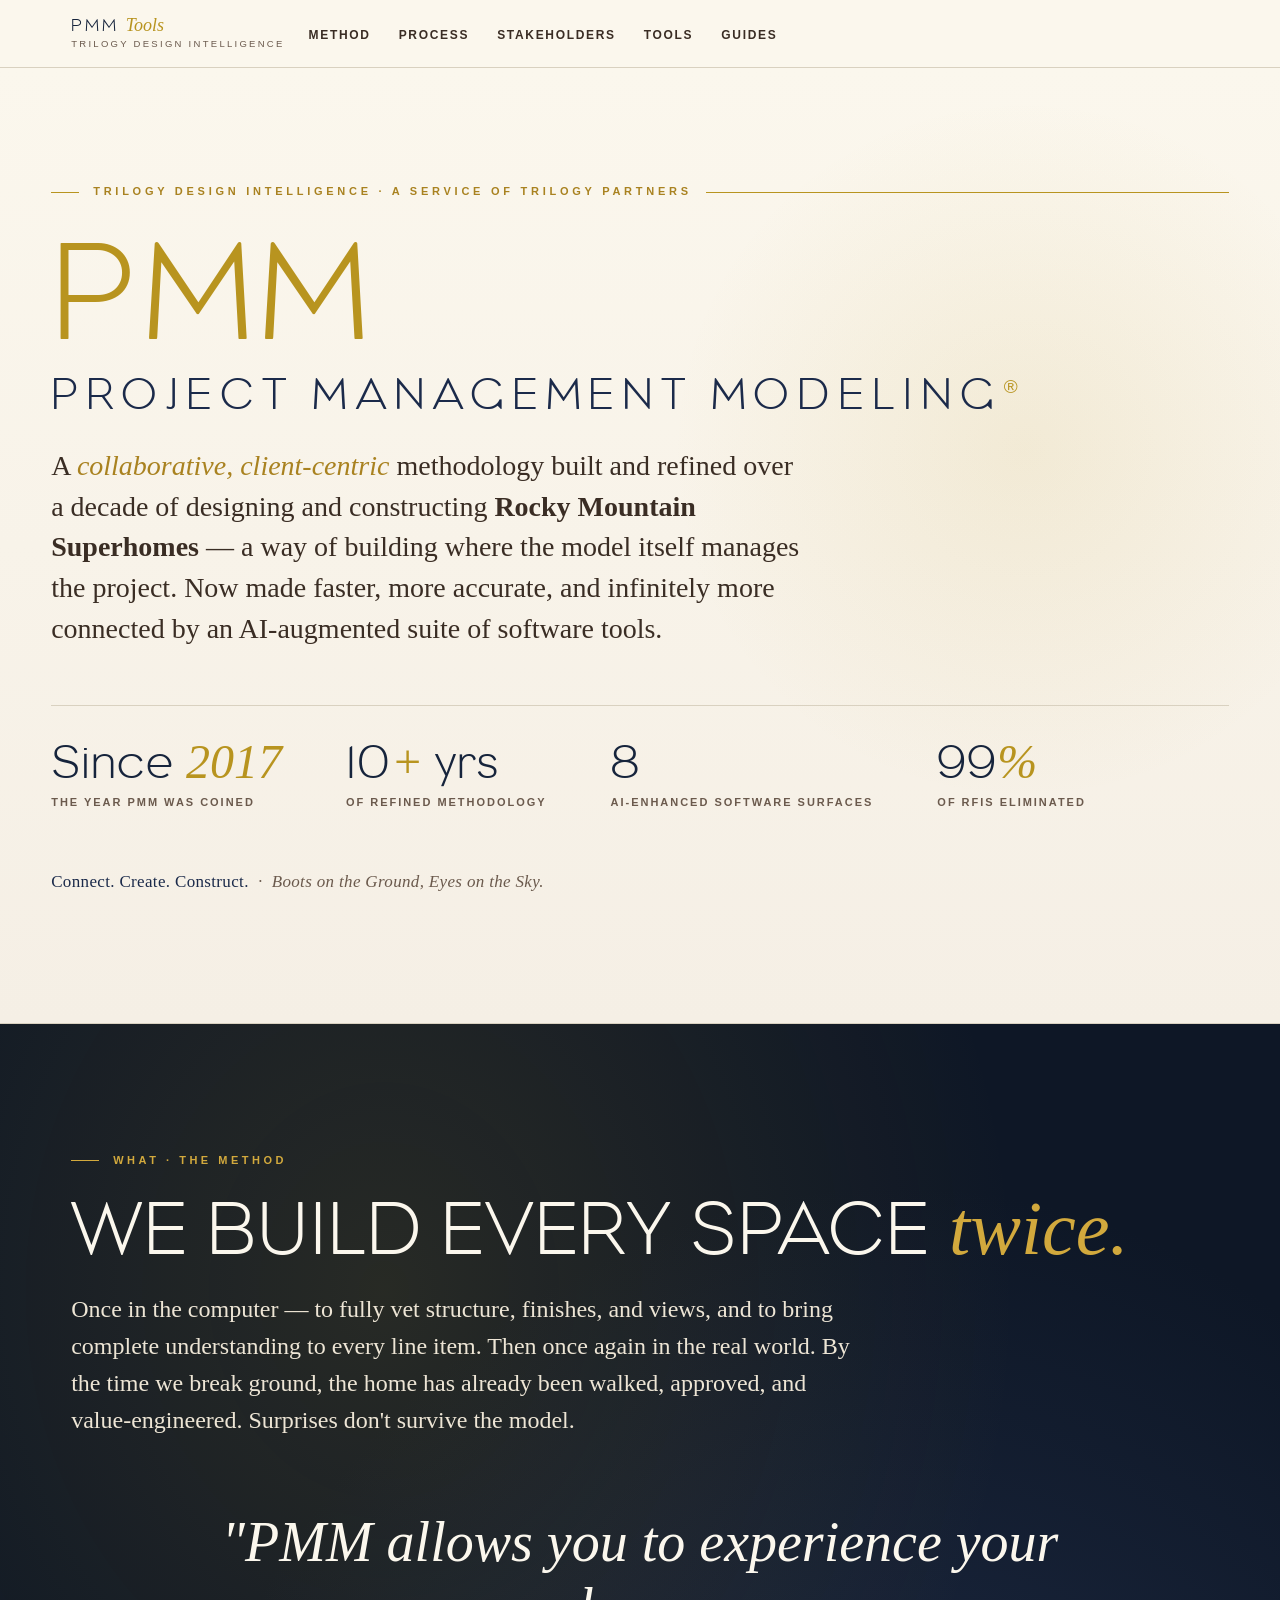
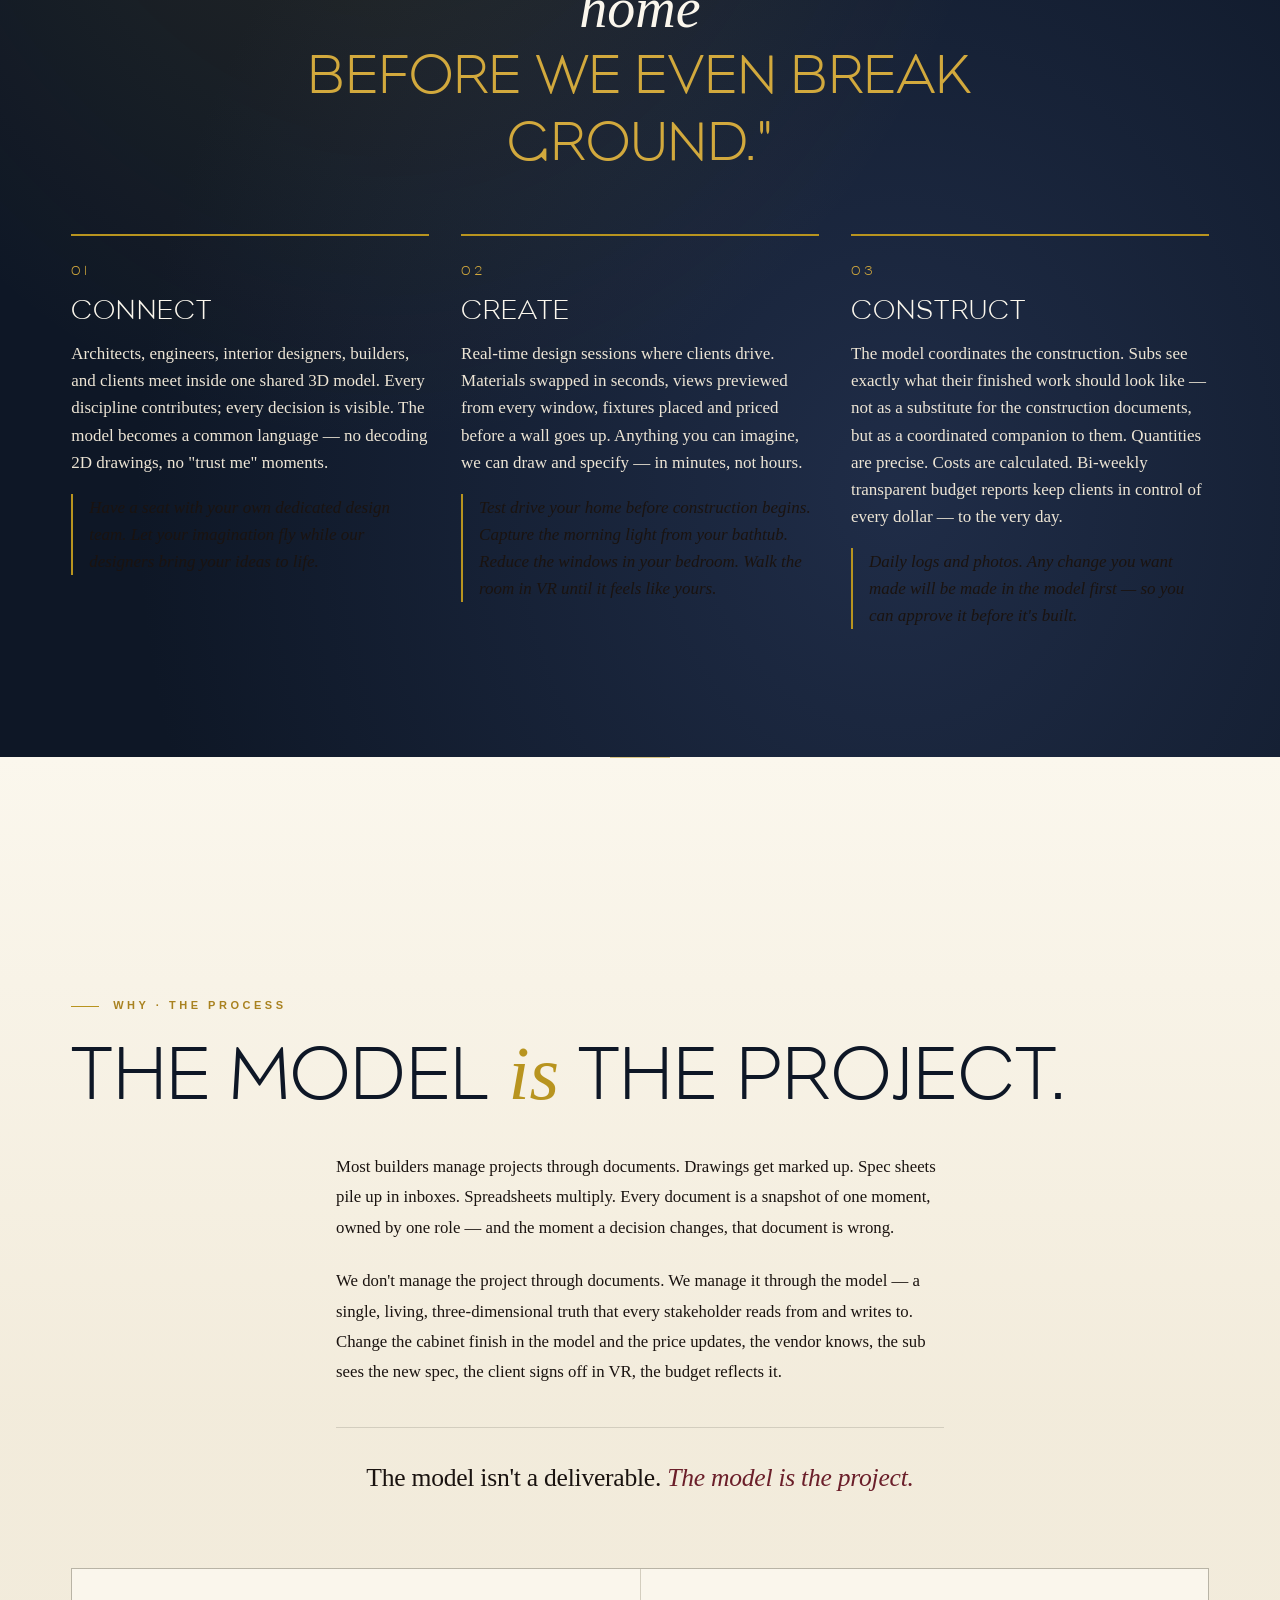
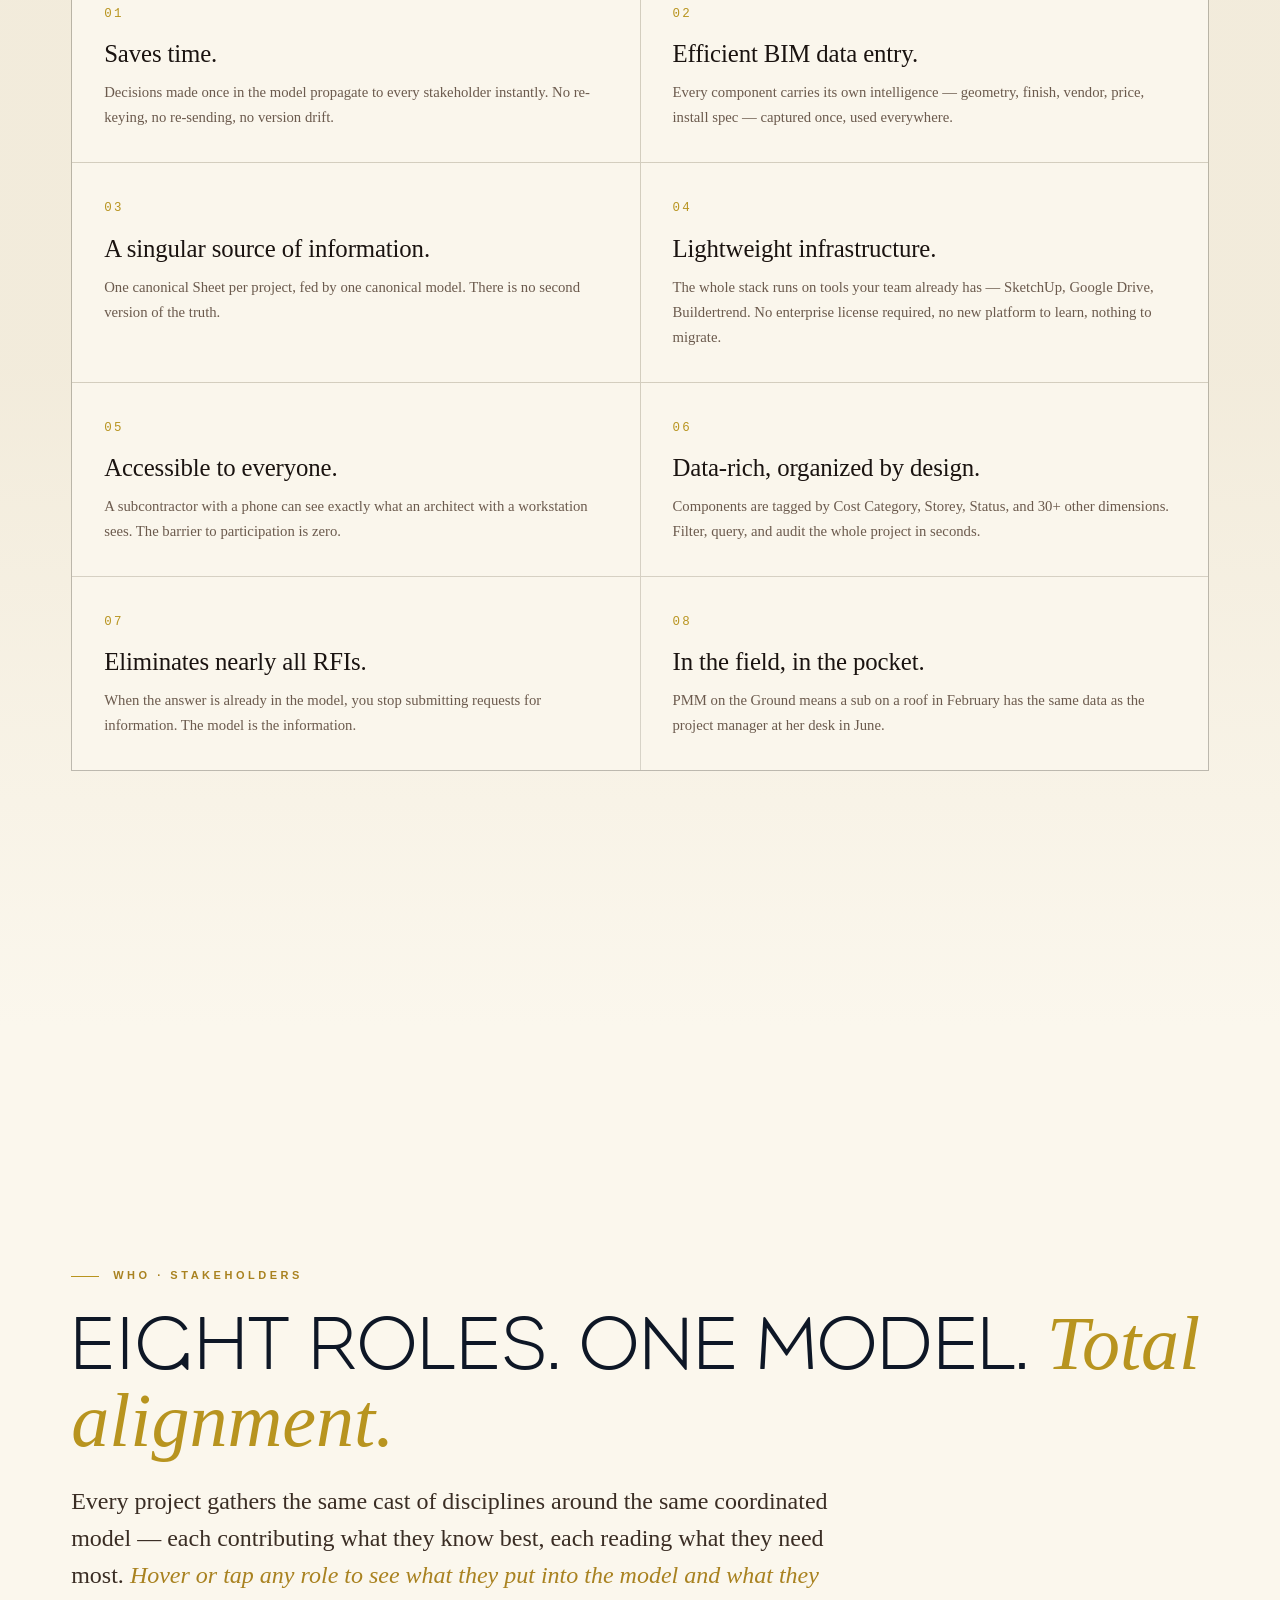
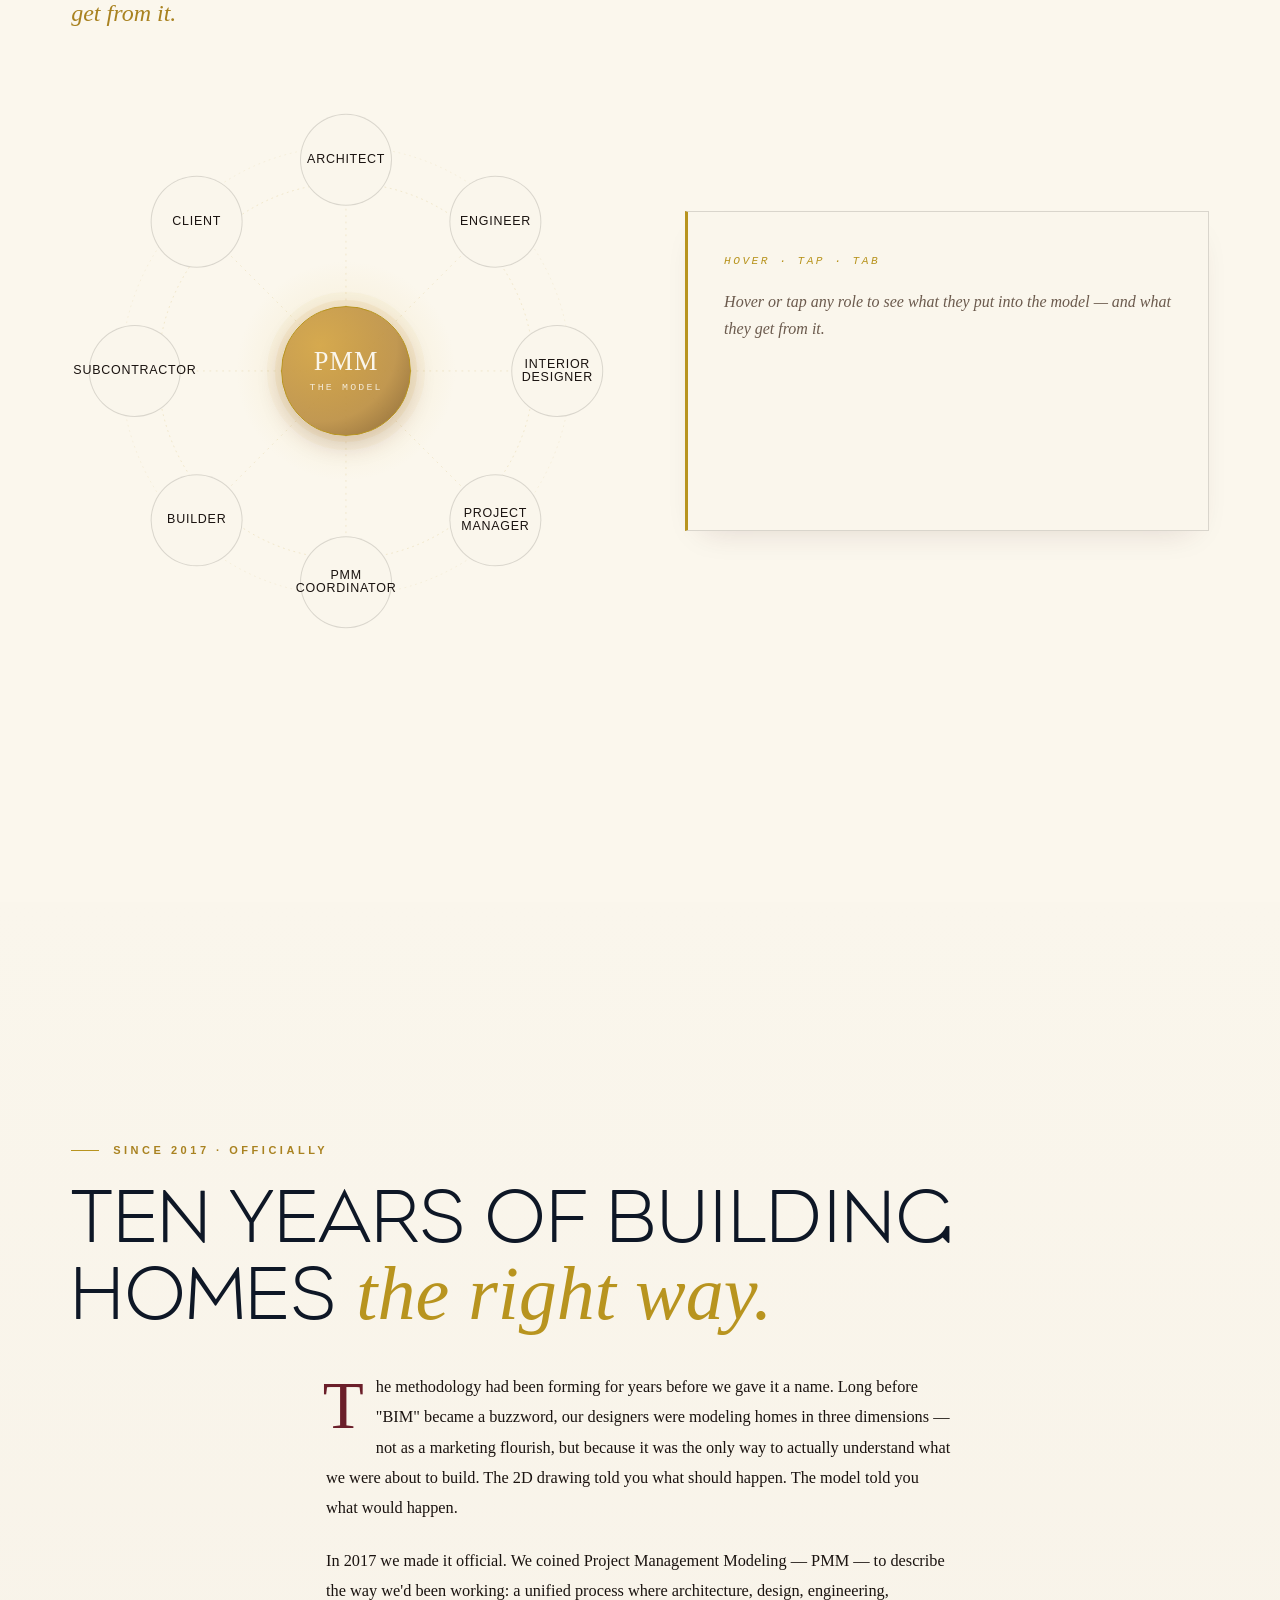
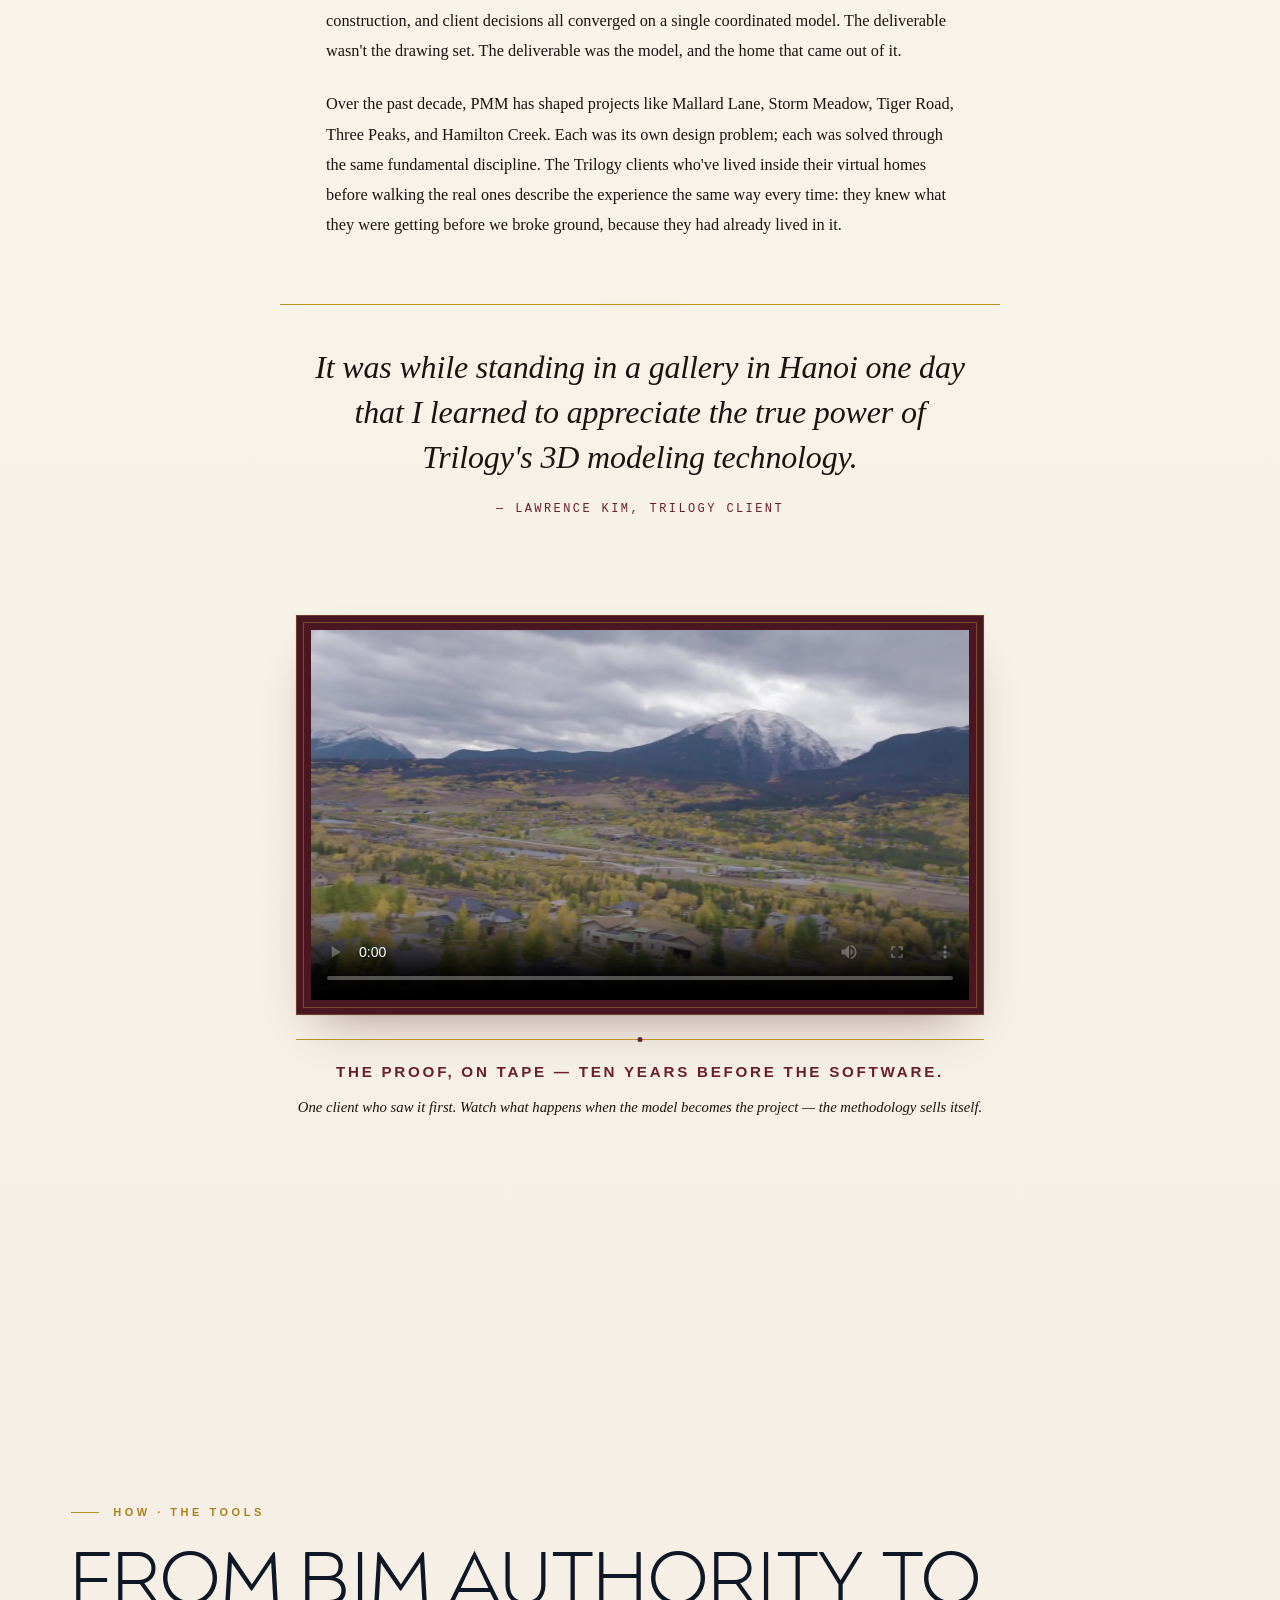
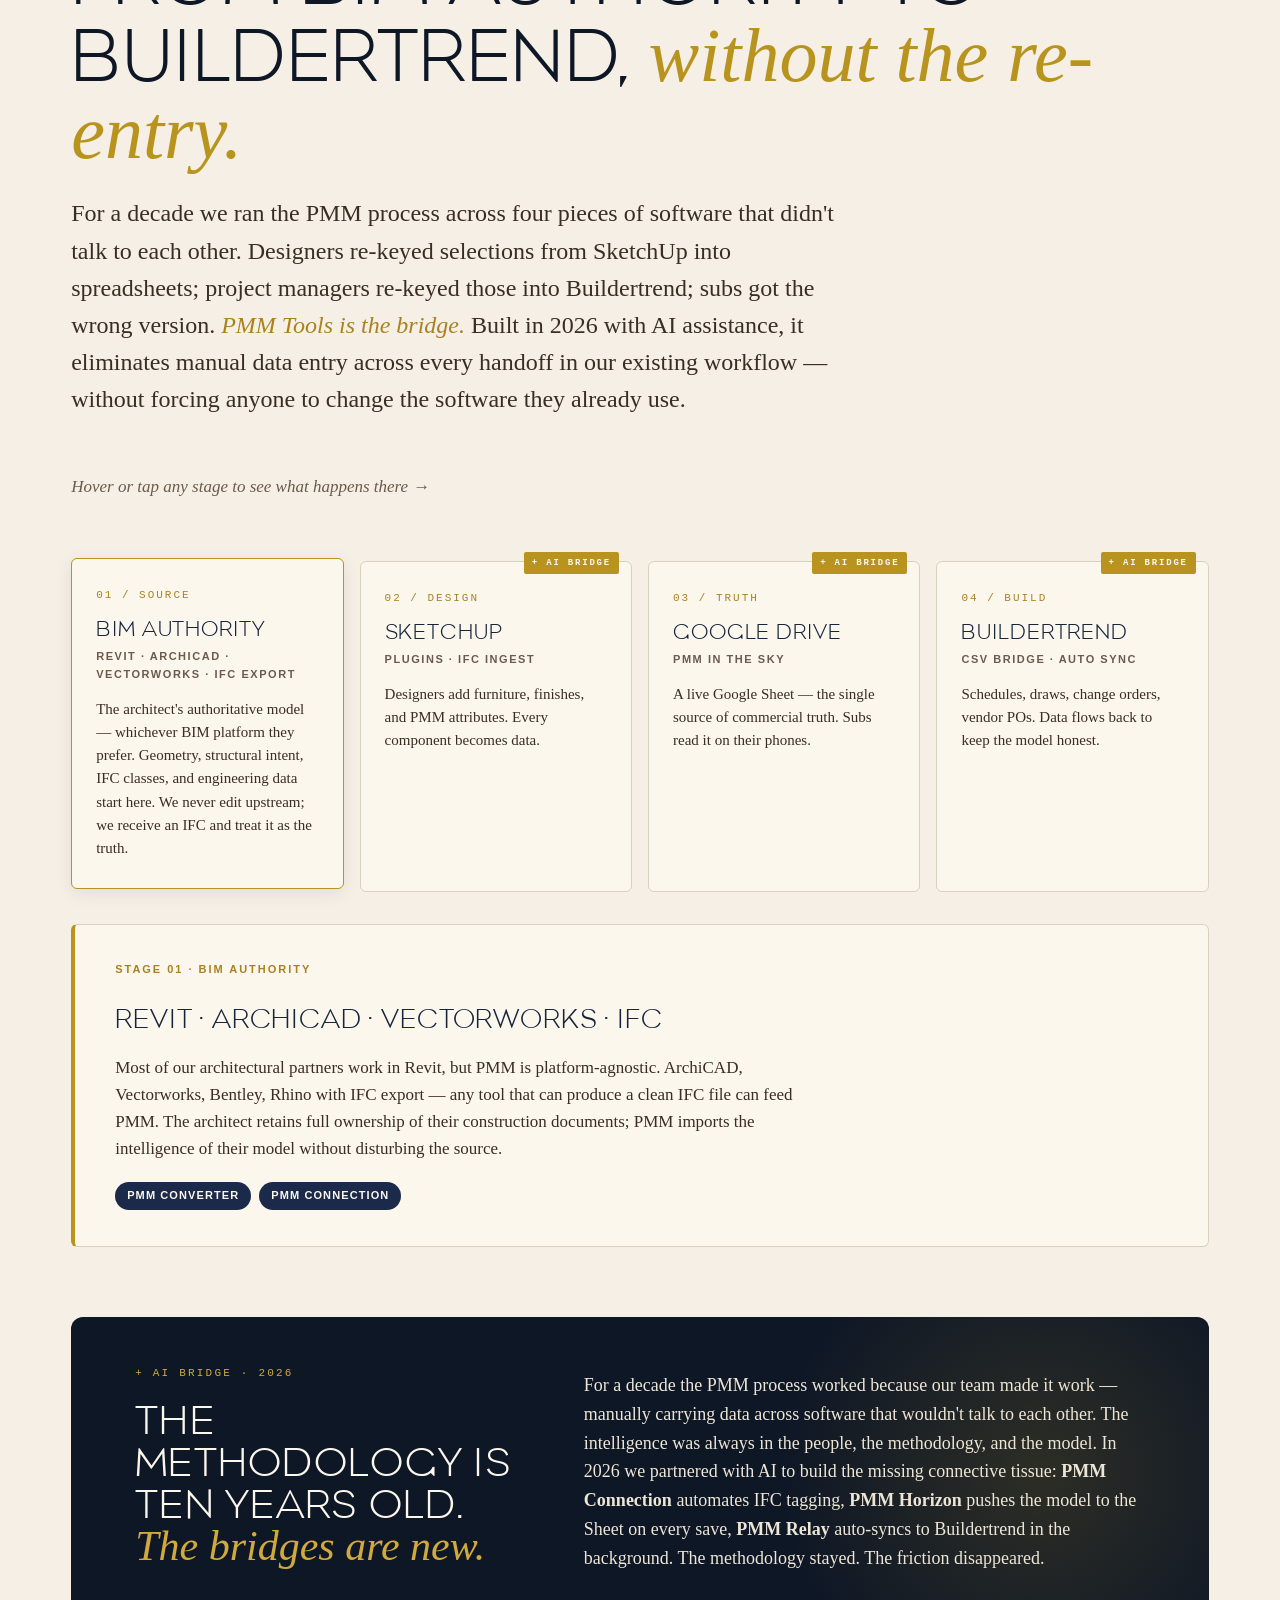
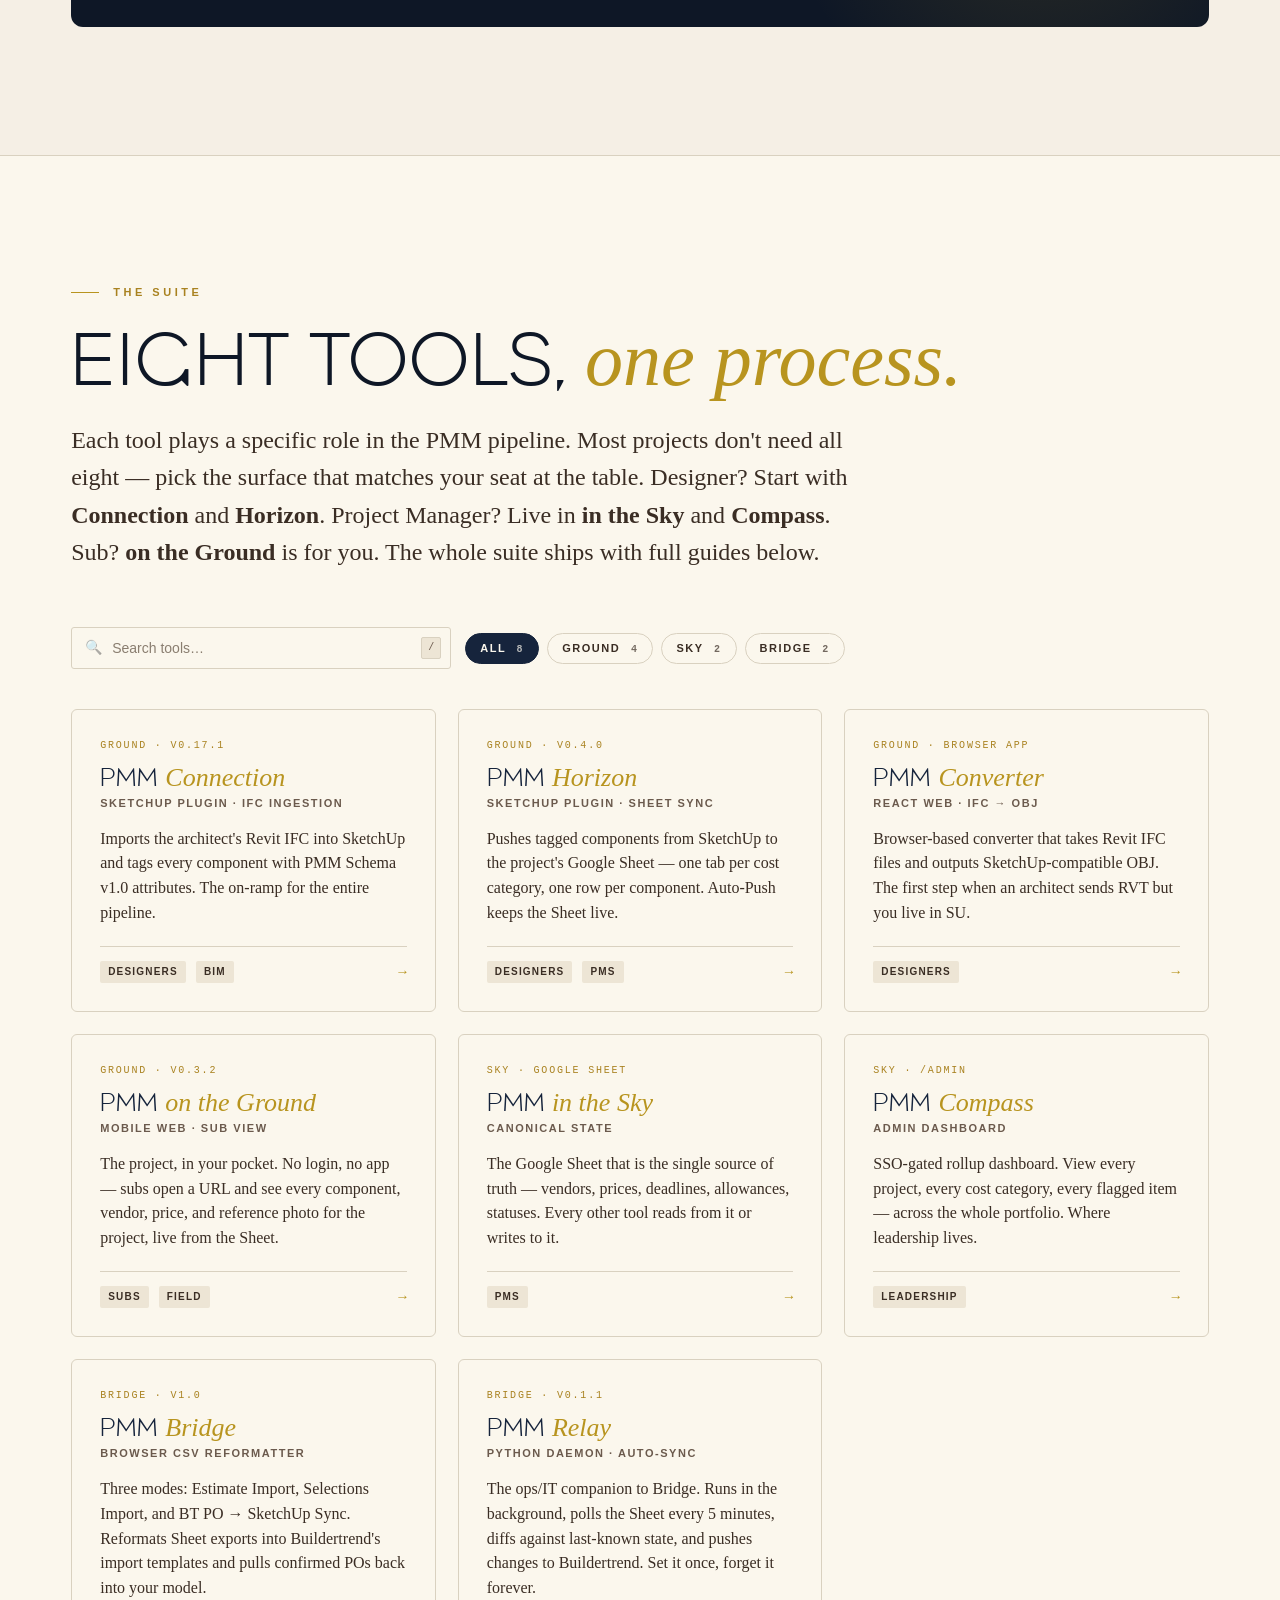
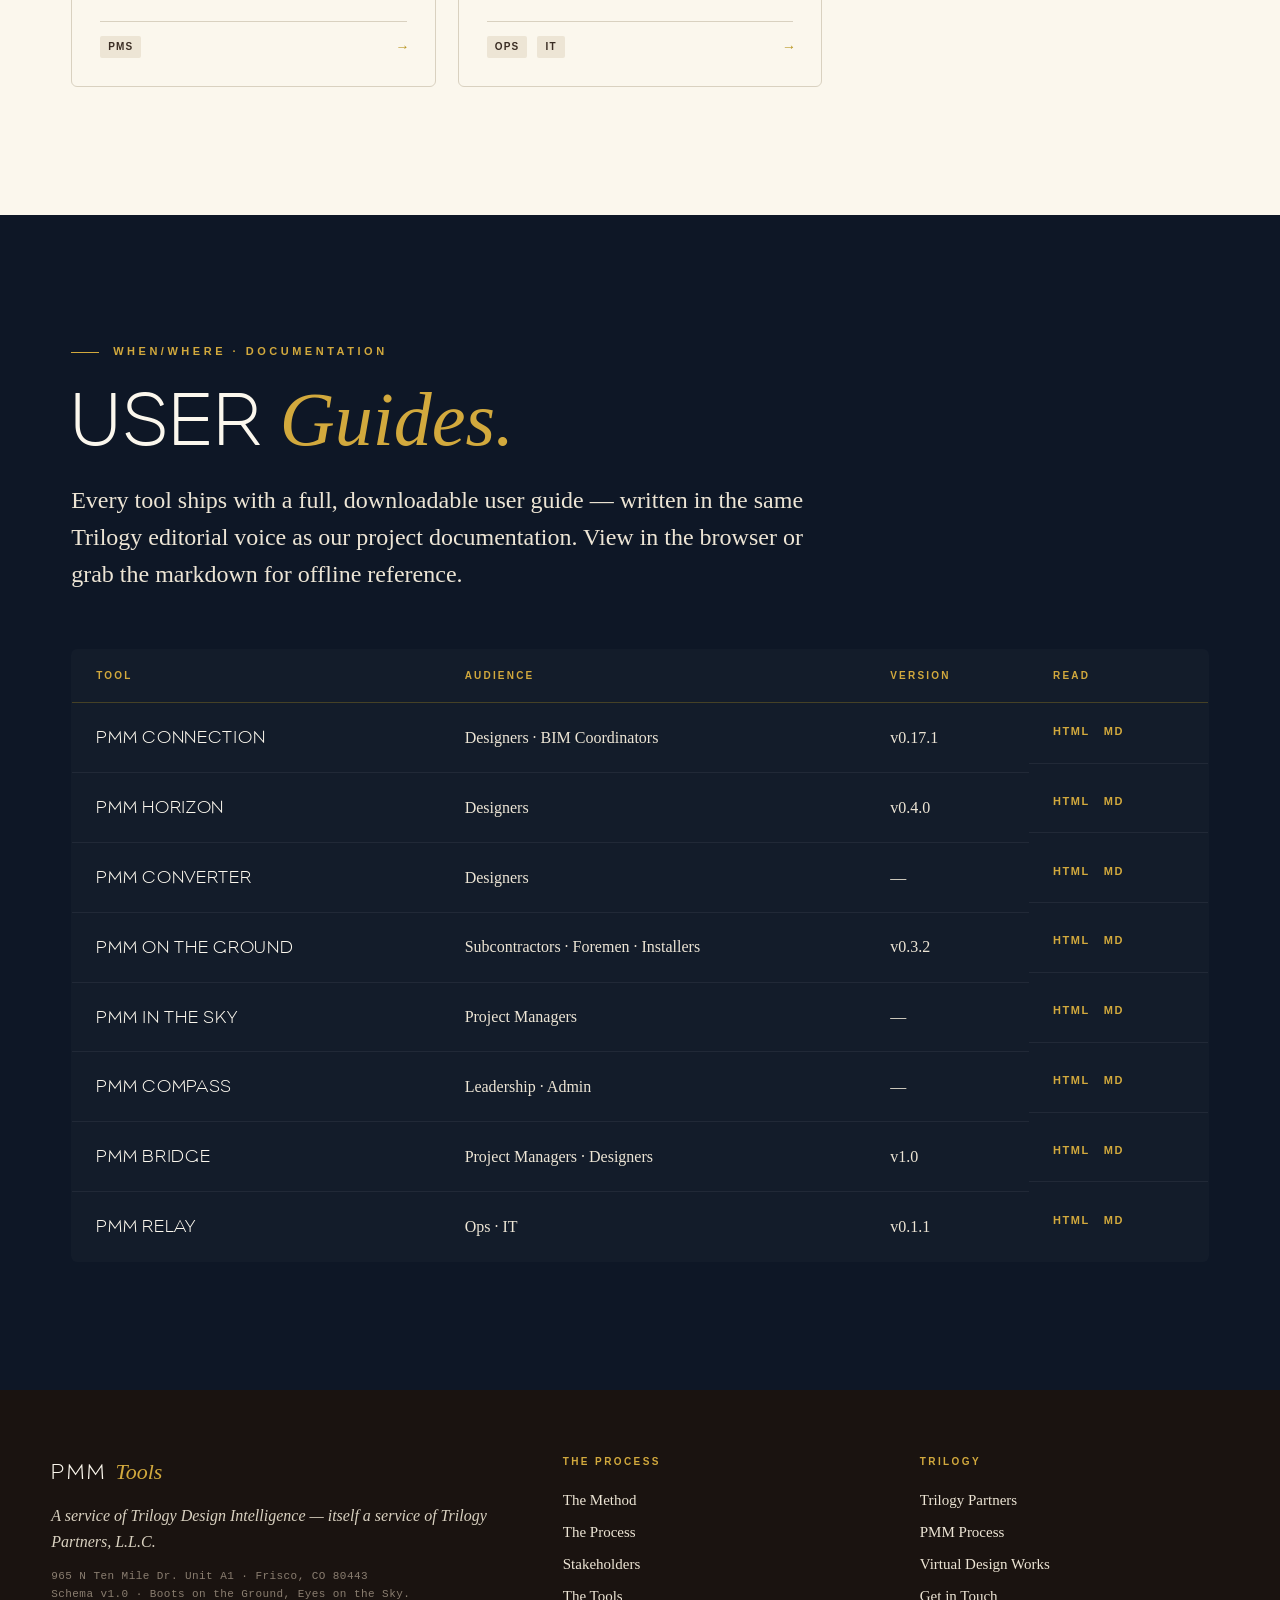
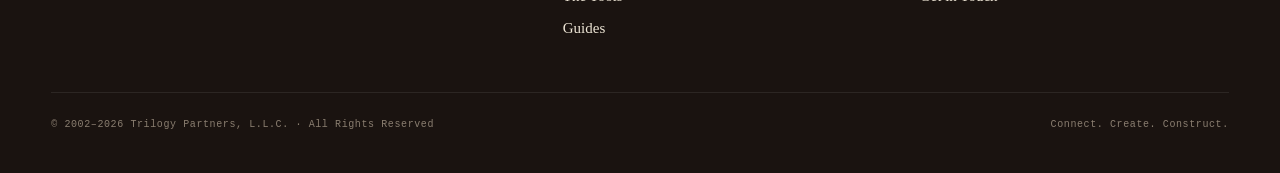
==== commit 73383688: "file update" ====
--- a/index.html
+++ b/index.html
@@ -3,9 +3,10 @@
 <head>
 <meta charset="UTF-8">
 <meta name="viewport" content="width=device-width, initial-scale=1.0">
-<title>PMM · Project Management Modeling — Trilogy Design Intelligence</title>
-<meta name="description" content="Project Management Modeling — Trilogy's 10-year process for designing and building $25M custom homes, now extended by an integrated suite of AI-augmented tools that connect Revit, SketchUp, Google Drive, and Buildertrend into a single coordinated workflow.">
+<title>PMM · Project Management Modeling® — Trilogy Design Intelligence</title>
+<meta name="description" content="Project Management Modeling® — Trilogy Partners' decade-refined methodology for designing and building Rocky Mountain Superhomes, now extended by an AI-augmented suite of eight tools that connect every piece of software in the pipeline into a single coordinated model.">
 <link rel="stylesheet" href="assets/css/main.css">
+<link rel="stylesheet" href="assets/css/extensions.css">
 </head>
 <body>
 
@@ -20,6 +21,7 @@
       <ul class="nav-links">
         <li><a href="#method">Method</a></li>
         <li><a href="#process">Process</a></li>
+        <li><a href="#stakeholders">Stakeholders</a></li>
         <li><a href="#tools">Tools</a></li>
         <li><a href="#guides">Guides</a></li>
       </ul>
@@ -33,28 +35,28 @@
     <div class="hero-eyebrow">Trilogy Design Intelligence · A Service of Trilogy Partners</div>
     <h1 class="hero-title">
       <span class="acronym">PMM</span>
-      <span class="expansion">Project Management Modeling</span>
+      <span class="expansion">Project Management Modeling<sup class="reg-mark" aria-label="registered trademark">&#174;</sup></span>
     </h1>
     <p class="hero-lede">
-      A <em>collaborative, client-centric</em> process that brings architecture, engineering, interior design, construction, and project management onto a single coordinated platform — refined over a decade of building $25M custom homes in the Colorado Rockies, now extended by an AI-augmented suite of tools that bridges every piece of software in our pipeline.
+      A <em>collaborative, client-centric</em> methodology built and refined over a decade of designing and constructing <strong>Rocky Mountain Superhomes</strong> — a way of building where the model itself manages the project. Now made faster, more accurate, and infinitely more connected by an AI-augmented suite of software tools.
     </p>
 
     <div class="hero-meta">
       <div class="hero-stat">
-        <div class="num">10<em>+</em></div>
-        <div class="label">Years Refined</div>
+        <div class="num">Since <em>2017</em></div>
+        <div class="label">The Year PMM Was Coined</div>
       </div>
       <div class="hero-stat">
-        <div class="num">$25<em>M</em></div>
-        <div class="label">Average Project Scale</div>
+        <div class="num">10<em>+</em> yrs</div>
+        <div class="label">Of Refined Methodology</div>
       </div>
       <div class="hero-stat">
         <div class="num">8</div>
-        <div class="label">Integrated Tools</div>
+        <div class="label">AI-Enhanced Software Surfaces</div>
       </div>
       <div class="hero-stat">
-        <div class="num">0</div>
-        <div class="label">Manual Re-Entry</div>
+        <div class="num">99<em>%</em></div>
+        <div class="label">Of RFIs Eliminated</div>
       </div>
     </div>
 
@@ -64,10 +66,10 @@
   </div>
 </section>
 
-<!-- ─── METHOD ─── -->
+<!-- ─── METHOD (WHAT) ─── -->
 <section class="method" id="method">
   <div class="section-wrap">
-    <div class="section-eyebrow reveal">The Method to the Madness</div>
+    <div class="section-eyebrow reveal">What · The Method</div>
     <h2 class="section-heading reveal">We build every space <em>twice.</em></h2>
     <p class="section-intro reveal">
       Once in the computer — to fully vet structure, finishes, and views, and to bring complete understanding to every line item. Then once again in the real world. By the time we break ground, the home has already been walked, approved, and value-engineered. Surprises don't survive the model.
@@ -83,26 +85,276 @@
         <div class="pillar-num">01</div>
         <h3 class="pillar-title">Connect</h3>
         <p>Architects, engineers, interior designers, builders, and clients meet inside one shared 3D model. Every discipline contributes; every decision is visible. The model becomes a common language — no decoding 2D drawings, no "trust me" moments.</p>
+        <p class="pillar-aside"><em>Have a seat with your own dedicated design team. Let your imagination fly while our designers bring your ideas to life.</em></p>
       </div>
       <div class="pillar reveal">
         <div class="pillar-num">02</div>
         <h3 class="pillar-title">Create</h3>
         <p>Real-time design sessions where clients drive. Materials swapped in seconds, views previewed from every window, fixtures placed and priced before a wall goes up. Anything you can imagine, we can draw and specify — in minutes, not hours.</p>
+        <p class="pillar-aside"><em>Test drive your home before construction begins. Capture the morning light from your bathtub. Reduce the windows in your bedroom. Walk the room in VR until it feels like yours.</em></p>
       </div>
       <div class="pillar reveal">
         <div class="pillar-num">03</div>
         <h3 class="pillar-title">Construct</h3>
-        <p>The model becomes the construction document. Subs see exactly what their finished work should look like. Quantities are precise. Costs are calculated. Bi-weekly transparent budget reports keep clients in control of every dollar — to the very day.</p>
-      </div>
-    </div>
-  </div>
-</section>
-
-<!-- ─── PROCESS / FLOW ─── -->
-<section class="flow" id="process">
+        <p>The model coordinates the construction. Subs see exactly what their finished work should look like — not as a substitute for the construction documents, but as a coordinated companion to them. Quantities are precise. Costs are calculated. Bi-weekly transparent budget reports keep clients in control of every dollar — to the very day.</p>
+        <p class="pillar-aside"><em>Daily logs and photos. Any change you want made will be made in the model first — so you can approve it before it's built.</em></p>
+      </div>
+    </div>
+  </div>
+</section>
+
+<!-- ─── PROCESS (WHY) ─── -->
+<section class="process-why" id="process">
   <div class="section-wrap">
-    <div class="section-eyebrow reveal">The Pipeline</div>
-    <h2 class="section-heading reveal">From Revit to Buildertrend, <em>without the re-entry.</em></h2>
+    <div class="section-eyebrow reveal">Why · The Process</div>
+    <h2 class="section-heading reveal">The model <em>is</em> the project.</h2>
+
+    <div class="why-prose reveal">
+      <p>Most builders manage projects through documents. Drawings get marked up. Spec sheets pile up in inboxes. Spreadsheets multiply. Every document is a snapshot of one moment, owned by one role — and the moment a decision changes, that document is wrong.</p>
+
+      <p>We don't manage the project through documents. We manage it through the model — a single, living, three-dimensional truth that every stakeholder reads from and writes to. Change the cabinet finish in the model and the price updates, the vendor knows, the sub sees the new spec, the client signs off in VR, the budget reflects it.</p>
+
+      <p class="why-thesis">The model isn't a deliverable. <em>The model is the project.</em></p>
+    </div>
+
+    <div class="why-cards reveal">
+      <article class="why-card">
+        <div class="why-num">01</div>
+        <h3>Saves time.</h3>
+        <p>Decisions made once in the model propagate to every stakeholder instantly. No re-keying, no re-sending, no version drift.</p>
+      </article>
+      <article class="why-card">
+        <div class="why-num">02</div>
+        <h3>Efficient BIM data entry.</h3>
+        <p>Every component carries its own intelligence — geometry, finish, vendor, price, install spec — captured once, used everywhere.</p>
+      </article>
+      <article class="why-card">
+        <div class="why-num">03</div>
+        <h3>A singular source of information.</h3>
+        <p>One canonical Sheet per project, fed by one canonical model. There is no second version of the truth.</p>
+      </article>
+      <article class="why-card">
+        <div class="why-num">04</div>
+        <h3>Lightweight infrastructure.</h3>
+        <p>The whole stack runs on tools your team already has — SketchUp, Google Drive, Buildertrend. No enterprise license required, no new platform to learn, nothing to migrate.</p>
+      </article>
+      <article class="why-card">
+        <div class="why-num">05</div>
+        <h3>Accessible to everyone.</h3>
+        <p>A subcontractor with a phone can see exactly what an architect with a workstation sees. The barrier to participation is zero.</p>
+      </article>
+      <article class="why-card">
+        <div class="why-num">06</div>
+        <h3>Data-rich, organized by design.</h3>
+        <p>Components are tagged by Cost Category, Storey, Status, and 30+ other dimensions. Filter, query, and audit the whole project in seconds.</p>
+      </article>
+      <article class="why-card">
+        <div class="why-num">07</div>
+        <h3>Eliminates nearly all RFIs.</h3>
+        <p>When the answer is already in the model, you stop submitting requests for information. The model is the information.</p>
+      </article>
+      <article class="why-card">
+        <div class="why-num">08</div>
+        <h3>In the field, in the pocket.</h3>
+        <p>PMM on the Ground means a sub on a roof in February has the same data as the project manager at her desk in June.</p>
+      </article>
+    </div>
+  </div>
+</section>
+
+<!-- ─── STAKEHOLDERS (WHO) ─── -->
+<section class="stakeholders" id="stakeholders">
+  <div class="section-wrap">
+    <div class="section-eyebrow reveal">Who · Stakeholders</div>
+    <h2 class="section-heading reveal">Eight roles. One model. <em>Total alignment.</em></h2>
+    <p class="section-intro reveal">
+      Every project gathers the same cast of disciplines around the same coordinated model — each contributing what they know best, each reading what they need most. <em>Hover or tap any role to see what they put into the model and what they get from it.</em>
+    </p>
+
+    <div class="stake-stage reveal">
+      <!-- Orbital diagram (desktop / tablet) -->
+      <div class="orbit" aria-hidden="true">
+        <svg class="orbit-svg" viewBox="0 0 600 600" role="img" aria-label="Eight stakeholder roles orbiting the central PMM model">
+          <defs>
+            <radialGradient id="coreGlow" cx="50%" cy="50%" r="50%">
+              <stop offset="0%" stop-color="var(--gold-300, #d4a648)" stop-opacity="0.55"/>
+              <stop offset="60%" stop-color="var(--gold-300, #d4a648)" stop-opacity="0.10"/>
+              <stop offset="100%" stop-color="var(--gold-300, #d4a648)" stop-opacity="0"/>
+            </radialGradient>
+          </defs>
+          <!-- Concentric guide rings -->
+          <circle cx="300" cy="300" r="245" class="orbit-ring orbit-ring-outer"/>
+          <circle cx="300" cy="300" r="205" class="orbit-ring"/>
+          <!-- Core glow -->
+          <circle cx="300" cy="300" r="120" fill="url(#coreGlow)"/>
+          <!-- Connector lines (drawn first so nodes sit above) -->
+          <g class="orbit-lines"></g>
+        </svg>
+
+        <!-- Central node -->
+        <button class="orbit-core" type="button" data-role="model" aria-label="The PMM Model — central node">
+          <span class="orbit-core-mark">PMM</span>
+          <span class="orbit-core-sub">The Model</span>
+        </button>
+
+        <!-- Role nodes (positions set via inline custom properties) -->
+        <button class="orbit-node" type="button" data-role="architect"
+                style="--angle:-90deg"><span>Architect</span></button>
+        <button class="orbit-node" type="button" data-role="engineer"
+                style="--angle:-45deg"><span>Engineer</span></button>
+        <button class="orbit-node" type="button" data-role="designer"
+                style="--angle:0deg"><span>Interior Designer</span></button>
+        <button class="orbit-node" type="button" data-role="pm"
+                style="--angle:45deg"><span>Project Manager</span></button>
+        <button class="orbit-node" type="button" data-role="coordinator"
+                style="--angle:90deg"><span>PMM Coordinator</span></button>
+        <button class="orbit-node" type="button" data-role="builder"
+                style="--angle:135deg"><span>Builder</span></button>
+        <button class="orbit-node" type="button" data-role="sub"
+                style="--angle:180deg"><span>Subcontractor</span></button>
+        <button class="orbit-node" type="button" data-role="client"
+                style="--angle:225deg"><span>Client</span></button>
+      </div>
+
+      <!-- Detail panel -->
+      <div class="stake-detail" data-role-detail aria-live="polite">
+        <div class="stake-detail-default">
+          <div class="stake-meta">Hover · Tap · Tab</div>
+          <p>Hover or tap any role to see what they put into the model — and what they get from it.</p>
+        </div>
+
+        <!-- Pre-rendered panels, hidden until activated -->
+        <article class="stake-panel" data-role-panel="architect">
+          <div class="stake-meta">The Role</div>
+          <h3>The Architect.</h3>
+          <p>They give the model its bones. Whether their authoritative drawings live in Revit, ArchiCAD, Vectorworks, or any other BIM platform, an IFC export becomes the structural foundation every other layer of intelligence rests on. They retain authorship of the construction documents; PMM gives them continuous clash detection and constructability feedback in return.</p>
+          <div class="stake-tools">
+            <span class="stake-tools-label">Tools they use most</span>
+            <a class="tool-pill" href="guides/pmm-converter.html">PMM Converter</a>
+          </div>
+        </article>
+
+        <article class="stake-panel" data-role-panel="engineer">
+          <div class="stake-meta">The Role</div>
+          <h3>The Engineer.</h3>
+          <p>Structural, mechanical, electrical, civil — engineering disciplines contribute their systems to the same coordinated model. Conflicts surface before construction, not after. When the architect or designer changes something upstream, the engineer sees it the moment it happens, not three weeks later in a drawing review.</p>
+          <div class="stake-tools">
+            <span class="stake-tools-label">Tools they use most</span>
+            <a class="tool-pill" href="guides/pmm-connection.html">PMM Connection</a>
+            <a class="tool-pill" href="guides/pmm-horizon.html">PMM Horizon</a>
+          </div>
+        </article>
+
+        <article class="stake-panel" data-role-panel="designer">
+          <div class="stake-meta">The Role</div>
+          <h3>The Interior Designer.</h3>
+          <p>Selections, finishes, fixtures, fabrics, furniture, decor — the layer of the home that makes it feel like home. PMM Connection lets them tag every component with type, vendor, cost code, and finish. Real-time pricing means no client falls in love with a chandelier they can't afford. Allowance status is visible at a glance.</p>
+          <div class="stake-tools">
+            <span class="stake-tools-label">Tools they use most</span>
+            <a class="tool-pill" href="guides/pmm-connection.html">PMM Connection</a>
+            <a class="tool-pill" href="guides/pmm-horizon.html">PMM Horizon</a>
+          </div>
+        </article>
+
+        <article class="stake-panel" data-role-panel="pm">
+          <div class="stake-meta">The Role</div>
+          <h3>The Project Manager.</h3>
+          <p>Vendors, prices, schedules, deadlines, change orders, draw requests. The PM lives in the Sheet — adding commercial intelligence to the model the designers built. Bi-weekly transparent budget rollups mean the client always knows where their money is. PMM Compass provides the cross-project rollup that lets leadership see every project at once.</p>
+          <div class="stake-tools">
+            <span class="stake-tools-label">Tools they use most</span>
+            <a class="tool-pill" href="guides/pmm-in-the-sky.html">PMM in the Sky</a>
+            <a class="tool-pill" href="guides/pmm-compass.html">PMM Compass</a>
+            <a class="tool-pill" href="guides/pmm-bridge.html">PMM Bridge</a>
+          </div>
+        </article>
+
+        <article class="stake-panel" data-role-panel="coordinator">
+          <div class="stake-meta">The Role</div>
+          <h3>The PMM Coordinator.</h3>
+          <p>The keeper of process integrity. On many projects this is the Project Manager wearing a second hat; on larger ones it's a dedicated role. The Coordinator owns the schema — making sure components are tagged correctly, attributes are consistent, and the data discipline that makes PMM work doesn't drift over time. They are the reason ten projects look like one.</p>
+          <div class="stake-tools">
+            <span class="stake-tools-label">Tools they use most</span>
+            <a class="tool-pill" href="guides/pmm-compass.html">PMM Compass</a>
+            <a class="tool-pill" href="guides/pmm-in-the-sky.html">PMM in the Sky</a>
+          </div>
+        </article>
+
+        <article class="stake-panel" data-role-panel="builder">
+          <div class="stake-meta">The Role</div>
+          <h3>The Builder.</h3>
+          <p>Trilogy on the ground — sequencing the actual construction, coordinating trades, managing field conditions, holding the schedule. The Builder reads the model continuously: what's specified, what's been ordered, what's been changed since the last walkthrough. The model tells them what to build; their boots on the ground make it real.</p>
+          <div class="stake-tools">
+            <span class="stake-tools-label">Tools they use most</span>
+            <a class="tool-pill" href="guides/pmm-in-the-sky.html">PMM in the Sky</a>
+            <a class="tool-pill" href="guides/pmm-on-the-ground.html">PMM on the Ground</a>
+          </div>
+        </article>
+
+        <article class="stake-panel" data-role-panel="sub">
+          <div class="stake-meta">The Role</div>
+          <h3>The Subcontractor.</h3>
+          <p>A roofer, a tile setter, a cabinet installer. They open the project link on their phone, search for their components, and see the spec, the photo, the price, and the install instructions — exactly what was approved, with no game of telephone in between. The same data the project manager sees, in their pocket, with no login required.</p>
+          <div class="stake-tools">
+            <span class="stake-tools-label">Tools they use most</span>
+            <a class="tool-pill" href="guides/pmm-on-the-ground.html">PMM on the Ground</a>
+          </div>
+        </article>
+
+        <article class="stake-panel" data-role-panel="client">
+          <div class="stake-meta">The Role</div>
+          <h3>The Client.</h3>
+          <p>The reason all of this exists. They walk through their home in VR before construction begins. They sign off on selections inside the model. They receive bi-weekly budget reports that show every line, every vendor, every dollar. They are not sold a finished product — they are partners in building it.</p>
+        </article>
+      </div>
+    </div>
+  </div>
+</section>
+
+<!-- ─── TEN YEARS (ORIGIN) ─── -->
+<section class="ten-years" id="origin">
+  <div class="section-wrap">
+    <div class="section-eyebrow reveal">Since 2017 · Officially</div>
+    <h2 class="section-heading reveal">Ten years of building homes <em>the right way.</em></h2>
+
+    <div class="origin-prose reveal">
+      <p>The methodology had been forming for years before we gave it a name. Long before "BIM" became a buzzword, our designers were modeling homes in three dimensions — not as a marketing flourish, but because it was the only way to actually understand what we were about to build. The 2D drawing told you what should happen. The model told you what would happen.</p>
+
+      <p>In 2017 we made it official. We coined Project Management Modeling — PMM — to describe the way we'd been working: a unified process where architecture, design, engineering, construction, and client decisions all converged on a single coordinated model. The deliverable wasn't the drawing set. The deliverable was the model, and the home that came out of it.</p>
+
+      <p>Over the past decade, PMM has shaped projects like Mallard Lane, Storm Meadow, Tiger Road, Three Peaks, and Hamilton Creek. Each was its own design problem; each was solved through the same fundamental discipline. The Trilogy clients who've lived inside their virtual homes before walking the real ones describe the experience the same way every time: they knew what they were getting before we broke ground, because they had already lived in it.</p>
+    </div>
+
+    <figure class="origin-quote reveal">
+      <blockquote>
+        <em>It was while standing in a gallery in Hanoi one day that I learned to appreciate the true power of Trilogy's 3D modeling technology.</em>
+      </blockquote>
+      <figcaption>— Lawrence Kim, Trilogy Client</figcaption>
+    </figure>
+
+    <figure class="origin-video reveal">
+      <div class="origin-video-frame">
+        <video
+          controls
+          preload="metadata"
+          poster="assets/video/schmeiser-poster.jpg"
+          playsinline>
+          <source src="assets/video/schmeiser-testimonial.mp4" type="video/mp4">
+          Your browser does not support the video tag.
+        </video>
+      </div>
+      <figcaption class="origin-video-caption">
+        <div class="caption-line-1">The Proof, On Tape — Ten Years Before The Software.</div>
+        <div class="caption-line-2"><em>One client who saw it first. Watch what happens when the model becomes the project — the methodology sells itself.</em></div>
+      </figcaption>
+    </figure>
+  </div>
+</section>
+
+<!-- ─── TOOLS (HOW) ─── -->
+<section class="flow" id="tools-flow">
+  <div class="section-wrap">
+    <div class="section-eyebrow reveal">How · The Tools</div>
+    <h2 class="section-heading reveal">From BIM Authority to Buildertrend, <em>without the re-entry.</em></h2>
     <p class="section-intro reveal">
       For a decade we ran the PMM process across four pieces of software that didn't talk to each other. Designers re-keyed selections from SketchUp into spreadsheets; project managers re-keyed those into Buildertrend; subs got the wrong version. <em>PMM Tools is the bridge.</em> Built in 2026 with AI assistance, it eliminates manual data entry across every handoff in our existing workflow — without forcing anyone to change the software they already use.
     </p>
@@ -113,13 +365,13 @@
 
     <!-- Interactive flowchart -->
     <div class="flow-stage reveal">
-      <div class="flow-step" data-step="revit">
+      <div class="flow-step is-active" data-step="bim">
         <div class="step-num">01 / SOURCE</div>
-        <div class="step-name">Revit</div>
-        <div class="step-tool">IFC export</div>
-        <div class="step-desc">The architect's authoritative model. Geometry and engineering data start here.</div>
-      </div>
-      <div class="flow-step has-bridge is-active" data-step="sketchup">
+        <div class="step-name">BIM Authority</div>
+        <div class="step-tool">Revit · ArchiCAD · Vectorworks · IFC export</div>
+        <div class="step-desc">The architect's authoritative model — whichever BIM platform they prefer. Geometry, structural intent, IFC classes, and engineering data start here. We never edit upstream; we receive an IFC and treat it as the truth.</div>
+      </div>
+      <div class="flow-step has-bridge" data-step="sketchup">
         <div class="step-num">02 / DESIGN</div>
         <div class="step-name">SketchUp</div>
         <div class="step-tool">Plugins · IFC ingest</div>
@@ -141,12 +393,12 @@
 
     <!-- Detail panel that updates as you hover -->
     <div class="flow-detail">
-      <div class="detail-meta">Stage 02 · Design Intelligence</div>
-      <h3>SketchUp</h3>
-      <p>Where designers actually live. We import the IFC, layer in design intelligence — fixtures, finishes, furniture, decor — and tag every component with its PMM attributes. The IFC structure is preserved; the design imagination is added on top.</p>
+      <div class="detail-meta">Stage 01 · BIM Authority</div>
+      <h3>Revit · ArchiCAD · Vectorworks · IFC</h3>
+      <p>Most of our architectural partners work in Revit, but PMM is platform-agnostic. ArchiCAD, Vectorworks, Bentley, Rhino with IFC export — any tool that can produce a clean IFC file can feed PMM. The architect retains full ownership of their construction documents; PMM imports the intelligence of their model without disturbing the source.</p>
       <div class="detail-tools">
+        <a class="tool-pill" href="guides/pmm-converter.html">PMM Converter</a>
         <a class="tool-pill" href="guides/pmm-connection.html">PMM Connection</a>
-        <a class="tool-pill" href="guides/pmm-converter.html">PMM Converter</a>
       </div>
     </div>
 
@@ -154,16 +406,16 @@
     <div class="bridge-callout reveal">
       <div>
         <div class="bridge-tag">+ AI BRIDGE · 2026</div>
-        <h3>The handoffs <em>are the product.</em></h3>
+        <h3>The methodology is ten years old. <em>The bridges are new.</em></h3>
       </div>
       <div>
-        <p>For ten years, the PMM process worked because our team made it work — manually carrying data across software that wouldn't speak to each other. In 2026, we partnered with AI to build the missing bridges: <strong>PMM Connection</strong> tags components automatically. <strong>PMM Horizon</strong> pushes the model to the Sheet on every save. <strong>PMM Relay</strong> auto-syncs to Buildertrend in the background. The process stayed; the manual labor disappeared.</p>
-      </div>
-    </div>
-  </div>
-</section>
-
-<!-- ─── TOOLS ─── -->
+        <p>For a decade the PMM process worked because our team made it work — manually carrying data across software that wouldn't talk to each other. The intelligence was always in the people, the methodology, and the model. In 2026 we partnered with AI to build the missing connective tissue: <strong>PMM Connection</strong> automates IFC tagging, <strong>PMM Horizon</strong> pushes the model to the Sheet on every save, <strong>PMM Relay</strong> auto-syncs to Buildertrend in the background. The methodology stayed. The friction disappeared.</p>
+      </div>
+    </div>
+  </div>
+</section>
+
+<!-- ─── TOOLS GRID ─── -->
 <section class="tools" id="tools">
   <div class="section-wrap">
     <div class="section-eyebrow reveal">The Suite</div>
@@ -256,7 +508,7 @@
 <!-- ─── GUIDES ─── -->
 <section class="guides-section" id="guides">
   <div class="section-wrap">
-    <div class="section-eyebrow reveal">Documentation</div>
+    <div class="section-eyebrow reveal">When/Where · Documentation</div>
     <h2 class="section-heading reveal">User <em>Guides.</em></h2>
     <p class="section-intro reveal">
       Every tool ships with a full, downloadable user guide — written in the same Trilogy editorial voice as our project documentation. View in the browser or grab the markdown for offline reference.
@@ -361,7 +613,8 @@
     <div class="footer-col">
       <h4>The Process</h4>
       <a href="#method">The Method</a>
-      <a href="#process">The Pipeline</a>
+      <a href="#process">The Process</a>
+      <a href="#stakeholders">Stakeholders</a>
       <a href="#tools">The Tools</a>
       <a href="#guides">Guides</a>
     </div>
@@ -380,5 +633,6 @@
 </footer>
 
 <script src="assets/js/main.js"></script>
+<script src="assets/js/extensions.js"></script>
 </body>
 </html>
--- a/assets/css/extensions.css
+++ b/assets/css/extensions.css
@@ -0,0 +1,642 @@
+/* ============================================================
+   PMM Tools — extensions.css
+   Additive styles for new sections (Process/Why, Stakeholders/Who,
+   Ten Years/Origin) and small in-place updates (® mark, pillar
+   asides, eyebrow capitalization).
+
+   This file loads AFTER main.css. It does not override the
+   existing palette, type system, or section-wrap rules — it
+   only introduces new component classes and a few targeted
+   refinements. Tokens fallback gracefully if names differ.
+   ============================================================ */
+
+/* ----- Shared token fallbacks (only used if main.css doesn't define) ----- */
+:root {
+  --pmm-cream:    var(--cream-100, #f5efe1);
+  --pmm-cream-2:  var(--cream-200, #ebe2cd);
+  --pmm-paper:    var(--paper, #faf6ec);
+  --pmm-burgundy: var(--burgundy-700, #6b1f2a);
+  --pmm-burgundy-deep: var(--burgundy-900, #4a1620);
+  --pmm-gold:     var(--gold-500, #b8893a);
+  --pmm-gold-light: var(--gold-300, #d4a648);
+  --pmm-ink:      var(--ink-900, #1a1612);
+  --pmm-ink-500:  var(--ink-500, #6b6258);
+  --pmm-ink-300:  var(--ink-300, #a39c8e);
+  --pmm-rule:     var(--rule, rgba(26, 22, 18, 0.14));
+}
+
+/* ============================================================
+   Registered trademark glyph — restrained editorial treatment
+   ============================================================ */
+.reg-mark {
+  font-size: 0.42em;
+  vertical-align: super;
+  line-height: 1;
+  margin-left: 0.08em;
+  color: var(--pmm-gold);
+  font-style: normal;
+  font-weight: 400;
+  letter-spacing: 0;
+  font-family: 'DM Mono', 'Barlow Condensed', sans-serif;
+}
+
+/* ============================================================
+   Eyebrow text — ensure question-mode labels render properly
+   The existing .section-eyebrow likely already does uppercase
+   tracking; if not, this guarantees it.
+   ============================================================ */
+.section-eyebrow {
+  text-transform: uppercase;
+}
+
+/* ============================================================
+   Method pillars — italic aside under each pillar body
+   ============================================================ */
+.pillar-aside {
+  margin-top: 1.1rem;
+  padding-left: 1rem;
+  border-left: 2px solid var(--pmm-gold);
+  font-family: 'Libre Baskerville', Georgia, serif;
+  font-size: 0.9rem;
+  line-height: 1.65;
+  color: var(--pmm-ink-500);
+}
+.pillar-aside em {
+  font-style: italic;
+  color: var(--pmm-ink);
+  font-weight: 400;
+}
+
+/* ============================================================
+   PROCESS (WHY) — "The model is the project."
+   ============================================================ */
+.process-why {
+  background:
+    linear-gradient(180deg,
+      rgba(245, 239, 225, 0.0) 0%,
+      rgba(235, 226, 205, 0.55) 35%,
+      rgba(235, 226, 205, 0.55) 65%,
+      rgba(245, 239, 225, 0.0) 100%);
+  padding: 7rem 0 8rem;
+  position: relative;
+}
+
+/* Decorative numbered tag before heading is left to existing main.css.
+   We add an editorial top hairline. */
+.process-why::before {
+  content: "";
+  position: absolute;
+  top: 0;
+  left: 50%;
+  transform: translateX(-50%);
+  width: 60px;
+  height: 1px;
+  background: var(--pmm-gold);
+  opacity: 0.5;
+}
+
+.why-prose {
+  max-width: 640px;
+  margin: 2.5rem auto 4.5rem;
+  padding: 0 1rem;
+  font-family: 'Libre Baskerville', Georgia, serif;
+  font-size: 1.05rem;
+  line-height: 1.8;
+  color: var(--pmm-ink);
+}
+.why-prose p {
+  margin: 0 0 1.4em;
+}
+.why-prose .why-thesis {
+  margin-top: 2.5rem;
+  padding-top: 2rem;
+  border-top: 1px solid var(--pmm-rule);
+  font-family: 'Cormorant Garamond', Georgia, serif;
+  font-size: 1.6rem;
+  line-height: 1.4;
+  text-align: center;
+  font-weight: 400;
+  letter-spacing: -0.01em;
+}
+.why-prose .why-thesis em {
+  font-style: italic;
+  color: var(--pmm-burgundy);
+}
+
+.why-cards {
+  display: grid;
+  grid-template-columns: repeat(2, minmax(0, 1fr));
+  gap: 1px;
+  background: var(--pmm-rule);
+  border: 1px solid var(--pmm-rule);
+  margin-top: 2rem;
+}
+.why-card {
+  background: var(--pmm-paper);
+  padding: 2.25rem 2rem 2rem;
+  position: relative;
+  transition: background 0.25s ease, transform 0.25s ease;
+}
+.why-card:hover {
+  background: var(--pmm-cream);
+}
+.why-card .why-num {
+  font-family: 'DM Mono', 'Barlow Condensed', monospace;
+  font-size: 0.78rem;
+  letter-spacing: 0.18em;
+  color: var(--pmm-gold);
+  margin-bottom: 0.9rem;
+}
+.why-card h3 {
+  font-family: 'Cormorant Garamond', Georgia, serif;
+  font-size: 1.55rem;
+  line-height: 1.2;
+  letter-spacing: -0.005em;
+  font-weight: 500;
+  margin: 0 0 0.7rem;
+  color: var(--pmm-ink);
+}
+.why-card p {
+  font-family: 'Libre Baskerville', Georgia, serif;
+  font-size: 0.92rem;
+  line-height: 1.7;
+  color: var(--pmm-ink-500);
+  margin: 0;
+}
+.why-card::after {
+  content: "";
+  position: absolute;
+  left: 2rem;
+  bottom: 1.25rem;
+  width: 24px;
+  height: 1px;
+  background: var(--pmm-gold);
+  opacity: 0;
+  transition: opacity 0.25s ease, width 0.25s ease;
+}
+.why-card:hover::after {
+  opacity: 0.8;
+  width: 40px;
+}
+
+@media (max-width: 720px) {
+  .process-why { padding: 5rem 0 5.5rem; }
+  .why-cards { grid-template-columns: 1fr; }
+  .why-prose .why-thesis { font-size: 1.35rem; }
+}
+
+/* ============================================================
+   STAKEHOLDERS (WHO) — Orbital diagram + role detail panel
+   ============================================================ */
+.stakeholders {
+  padding: 7rem 0 8rem;
+  position: relative;
+}
+
+.stake-stage {
+  display: grid;
+  grid-template-columns: minmax(0, 1.05fr) minmax(0, 1fr);
+  gap: 4rem;
+  align-items: center;
+  margin-top: 4rem;
+}
+
+/* Orbital diagram */
+.orbit {
+  position: relative;
+  width: 100%;
+  max-width: 560px;
+  margin: 0 auto;
+  aspect-ratio: 1 / 1;
+}
+.orbit-svg {
+  position: absolute;
+  inset: 0;
+  width: 100%;
+  height: 100%;
+  pointer-events: none;
+}
+.orbit-ring {
+  fill: none;
+  stroke: var(--pmm-gold);
+  stroke-width: 0.5;
+  stroke-dasharray: 2 4;
+  opacity: 0.35;
+}
+.orbit-ring-outer { opacity: 0.18; }
+
+/* Center node */
+.orbit-core {
+  position: absolute;
+  top: 50%;
+  left: 50%;
+  transform: translate(-50%, -50%);
+  width: 130px;
+  height: 130px;
+  border-radius: 50%;
+  background:
+    radial-gradient(circle at 30% 30%,
+      rgba(212, 166, 72, 0.95) 0%,
+      rgba(184, 137, 58, 0.85) 60%,
+      rgba(126, 90, 38, 0.92) 100%);
+  border: 1px solid var(--pmm-gold);
+  box-shadow:
+    0 0 0 6px rgba(212, 166, 72, 0.10),
+    0 0 0 14px rgba(212, 166, 72, 0.05),
+    0 8px 24px rgba(74, 22, 32, 0.20);
+  color: var(--pmm-paper);
+  cursor: pointer;
+  display: flex;
+  flex-direction: column;
+  align-items: center;
+  justify-content: center;
+  text-align: center;
+  padding: 0;
+  z-index: 3;
+  transition: transform 0.4s cubic-bezier(0.2, 0.6, 0.2, 1), box-shadow 0.4s;
+  animation: corePulse 3.4s ease-in-out infinite;
+}
+.orbit-core:hover, .orbit-core:focus-visible {
+  transform: translate(-50%, -50%) scale(1.05);
+  outline: none;
+}
+.orbit-core-mark {
+  font-family: 'Cormorant Garamond', Georgia, serif;
+  font-size: 1.65rem;
+  font-weight: 500;
+  letter-spacing: 0.04em;
+  line-height: 1;
+}
+.orbit-core-sub {
+  font-family: 'DM Mono', 'Barlow Condensed', monospace;
+  font-size: 0.62rem;
+  letter-spacing: 0.22em;
+  text-transform: uppercase;
+  margin-top: 0.5rem;
+  opacity: 0.85;
+}
+@keyframes corePulse {
+  0%, 100% {
+    box-shadow:
+      0 0 0 6px rgba(212, 166, 72, 0.10),
+      0 0 0 14px rgba(212, 166, 72, 0.05),
+      0 8px 24px rgba(74, 22, 32, 0.20);
+  }
+  50% {
+    box-shadow:
+      0 0 0 10px rgba(212, 166, 72, 0.14),
+      0 0 0 22px rgba(212, 166, 72, 0.06),
+      0 8px 28px rgba(74, 22, 32, 0.22);
+  }
+}
+
+/* Role nodes — positioned via --angle + --orbit-radius */
+.orbit-node {
+  --orbit-radius: 41%;
+  position: absolute;
+  top: 50%;
+  left: 50%;
+  width: 92px;
+  height: 92px;
+  margin: -46px 0 0 -46px;
+  border-radius: 50%;
+  background: var(--pmm-paper);
+  border: 1px solid var(--pmm-rule);
+  color: var(--pmm-ink);
+  cursor: pointer;
+  font-family: 'Barlow Condensed', sans-serif;
+  font-size: 0.78rem;
+  font-weight: 500;
+  letter-spacing: 0.06em;
+  text-transform: uppercase;
+  text-align: center;
+  padding: 0 0.4rem;
+  display: flex;
+  align-items: center;
+  justify-content: center;
+  transform:
+    translate(
+      calc(cos(var(--angle)) * var(--orbit-radius) * 5.6),
+      calc(sin(var(--angle)) * var(--orbit-radius) * 5.6)
+    );
+  transition: transform 0.4s cubic-bezier(0.2, 0.6, 0.2, 1),
+              background 0.25s ease,
+              border-color 0.25s ease,
+              box-shadow 0.25s ease,
+              opacity 0.25s ease;
+  z-index: 2;
+}
+.orbit-node span {
+  display: block;
+  line-height: 1.05;
+}
+.orbit-node:hover,
+.orbit-node:focus-visible,
+.orbit-node.is-active {
+  background: var(--pmm-burgundy);
+  color: var(--pmm-paper);
+  border-color: var(--pmm-burgundy);
+  outline: none;
+  box-shadow:
+    0 0 0 4px rgba(107, 31, 42, 0.12),
+    0 6px 18px rgba(74, 22, 32, 0.22);
+  transform:
+    translate(
+      calc(cos(var(--angle)) * var(--orbit-radius) * 5.6),
+      calc(sin(var(--angle)) * var(--orbit-radius) * 5.6)
+    )
+    scale(1.08);
+}
+.orbit.has-active .orbit-node:not(.is-active) {
+  opacity: 0.4;
+}
+
+/* Detail panel */
+.stake-detail {
+  position: relative;
+  min-height: 320px;
+  padding: 2.5rem 2.25rem 2.25rem;
+  background: var(--pmm-paper);
+  border: 1px solid var(--pmm-rule);
+  border-left: 3px solid var(--pmm-gold);
+  box-shadow: 0 14px 32px -18px rgba(74, 22, 32, 0.18);
+}
+.stake-detail-default {
+  font-family: 'Libre Baskerville', Georgia, serif;
+  color: var(--pmm-ink-500);
+  font-size: 1rem;
+  line-height: 1.7;
+  font-style: italic;
+}
+.stake-meta {
+  font-family: 'DM Mono', 'Barlow Condensed', monospace;
+  font-size: 0.7rem;
+  letter-spacing: 0.22em;
+  text-transform: uppercase;
+  color: var(--pmm-gold);
+  margin-bottom: 1.1rem;
+}
+
+.stake-panel { display: none; }
+.stake-panel.is-active { display: block; animation: stakeFade 0.4s ease both; }
+.stake-detail.has-active .stake-detail-default { display: none; }
+
+@keyframes stakeFade {
+  from { opacity: 0; transform: translateY(8px); }
+  to   { opacity: 1; transform: translateY(0); }
+}
+
+.stake-panel h3 {
+  font-family: 'Cormorant Garamond', Georgia, serif;
+  font-size: 2rem;
+  line-height: 1.15;
+  font-weight: 500;
+  margin: 0 0 1rem;
+  color: var(--pmm-burgundy);
+  letter-spacing: -0.01em;
+}
+.stake-panel p {
+  font-family: 'Libre Baskerville', Georgia, serif;
+  font-size: 0.95rem;
+  line-height: 1.75;
+  color: var(--pmm-ink);
+  margin: 0 0 1.5rem;
+}
+.stake-tools {
+  display: flex;
+  flex-wrap: wrap;
+  align-items: center;
+  gap: 0.5rem;
+  padding-top: 1rem;
+  border-top: 1px solid var(--pmm-rule);
+}
+.stake-tools-label {
+  display: block;
+  flex: 0 0 100%;
+  font-family: 'DM Mono', 'Barlow Condensed', monospace;
+  font-size: 0.65rem;
+  letter-spacing: 0.18em;
+  text-transform: uppercase;
+  color: var(--pmm-ink-500);
+  margin: 0 0 0.6rem;
+}
+/* .tool-pill is defined in main.css; we only add focus-visible if missing */
+.stake-tools .tool-pill {
+  display: inline-block;
+}
+
+/* Mobile fallback — accordion */
+@media (max-width: 880px) {
+  .stake-stage {
+    grid-template-columns: 1fr;
+    gap: 2rem;
+  }
+  .orbit { display: none; }
+  .stake-detail {
+    min-height: 0;
+    padding: 0;
+    border: none;
+    border-left: none;
+    box-shadow: none;
+    background: transparent;
+  }
+  .stake-detail-default { display: none; }
+  .stake-panel {
+    display: block;
+    background: var(--pmm-paper);
+    border: 1px solid var(--pmm-rule);
+    border-left: 3px solid var(--pmm-gold);
+    padding: 1.75rem 1.5rem;
+    margin-bottom: 1rem;
+    animation: none;
+  }
+  .stake-panel h3 { font-size: 1.55rem; margin-bottom: 0.7rem; }
+}
+
+/* ============================================================
+   TEN YEARS (ORIGIN)
+   ============================================================ */
+.ten-years {
+  padding: 7rem 0 8rem;
+  background:
+    linear-gradient(180deg,
+      var(--pmm-paper) 0%,
+      var(--pmm-cream) 100%);
+  position: relative;
+}
+
+.origin-prose {
+  max-width: 660px;
+  margin: 2.5rem auto 4rem;
+  padding: 0 1rem;
+  font-family: 'Libre Baskerville', Georgia, serif;
+  font-size: 1.02rem;
+  line-height: 1.85;
+  color: var(--pmm-ink);
+}
+.origin-prose p {
+  margin: 0 0 1.4em;
+}
+.origin-prose p:first-child::first-letter {
+  font-family: 'Cormorant Garamond', Georgia, serif;
+  font-size: 4.2rem;
+  font-weight: 500;
+  float: left;
+  line-height: 0.9;
+  margin: 0.05em 0.18em 0 -0.05em;
+  color: var(--pmm-burgundy);
+}
+
+/* Lawrence Kim pull-quote */
+.origin-quote {
+  max-width: 720px;
+  margin: 3rem auto 4rem;
+  padding: 2.5rem 1.5rem 2rem;
+  text-align: center;
+  position: relative;
+  border-top: 1px solid var(--pmm-gold);
+}
+.origin-quote::before {
+  content: "";
+  position: absolute;
+  top: -1px;
+  left: 50%;
+  width: 80px;
+  height: 1px;
+  background: var(--pmm-gold);
+  transform: translateX(-50%);
+  box-shadow: 0 0 8px rgba(184, 137, 58, 0.4);
+}
+.origin-quote blockquote {
+  margin: 0 0 1.25rem;
+  padding: 0;
+  font-family: 'Cormorant Garamond', Georgia, serif;
+  font-size: clamp(1.45rem, 2.6vw, 2rem);
+  line-height: 1.4;
+  font-weight: 400;
+  color: var(--pmm-ink);
+  letter-spacing: -0.005em;
+}
+.origin-quote blockquote em {
+  font-style: italic;
+}
+.origin-quote figcaption {
+  font-family: 'DM Mono', 'Barlow Condensed', monospace;
+  font-size: 0.75rem;
+  letter-spacing: 0.2em;
+  text-transform: uppercase;
+  color: var(--pmm-burgundy);
+}
+
+/* Schmeiser video block */
+.origin-video {
+  max-width: 720px;
+  margin: 0 auto;
+  padding: 0 1rem;
+}
+.origin-video-frame {
+  position: relative;
+  background: var(--pmm-burgundy-deep);
+  padding: 14px;
+  border: 1px solid rgba(184, 137, 58, 0.35);
+  box-shadow:
+    0 24px 48px -24px rgba(74, 22, 32, 0.45),
+    0 0 0 1px rgba(0, 0, 0, 0.04);
+}
+.origin-video-frame::before {
+  content: "";
+  position: absolute;
+  top: 6px; right: 6px; bottom: 6px; left: 6px;
+  border: 1px solid rgba(212, 166, 72, 0.35);
+  pointer-events: none;
+}
+.origin-video-frame video {
+  display: block;
+  width: 100%;
+  height: auto;
+  background: #000;
+}
+
+.origin-video-caption {
+  margin-top: 1.5rem;
+  padding-top: 1.25rem;
+  border-top: 1px solid var(--pmm-gold);
+  text-align: center;
+  position: relative;
+}
+.origin-video-caption::before {
+  content: "";
+  position: absolute;
+  top: -3px;
+  left: 50%;
+  width: 5px;
+  height: 5px;
+  background: var(--pmm-burgundy);
+  border-radius: 50%;
+  transform: translateX(-50%);
+}
+.caption-line-1 {
+  font-family: 'Barlow Condensed', sans-serif;
+  font-size: 0.95rem;
+  font-weight: 600;
+  letter-spacing: 0.18em;
+  text-transform: uppercase;
+  color: var(--pmm-burgundy);
+  margin-bottom: 0.65rem;
+}
+.caption-line-2 {
+  font-family: 'Libre Baskerville', Georgia, serif;
+  font-size: 0.92rem;
+  line-height: 1.7;
+  color: var(--pmm-ink-500);
+}
+.caption-line-2 em {
+  font-style: italic;
+  color: var(--pmm-ink);
+}
+
+@media (max-width: 720px) {
+  .ten-years { padding: 5rem 0 5.5rem; }
+  .origin-prose p:first-child::first-letter {
+    font-size: 3.2rem;
+  }
+  .origin-video-frame { padding: 8px; }
+  .origin-video-frame::before { top: 3px; right: 3px; bottom: 3px; left: 3px; }
+}
+
+/* ============================================================
+   Reveal-on-scroll for new sections (matches existing convention)
+   The existing main.js likely already wires .reveal — we just
+   make sure the resting/active states exist for our new markup.
+   ============================================================ */
+.reveal {
+  opacity: 0;
+  transform: translateY(14px);
+  transition: opacity 0.7s ease, transform 0.7s ease;
+}
+.reveal.is-visible {
+  opacity: 1;
+  transform: translateY(0);
+}
+
+/* Honor reduced-motion preferences */
+@media (prefers-reduced-motion: reduce) {
+  .orbit-core { animation: none; }
+  .reveal, .reveal.is-visible {
+    opacity: 1;
+    transform: none;
+    transition: none;
+  }
+  .stake-panel.is-active { animation: none; }
+  .orbit-node, .orbit-core, .why-card { transition: none; }
+}
+
+/* ============================================================
+   Anchor-scroll offset — keep sticky nav from covering headings
+   when the user clicks a nav link. Applies to every anchored
+   section on the page.
+   ============================================================ */
+#top, #method, #process, #stakeholders,
+#tools-flow, #tools, #guides, #origin {
+  scroll-margin-top: 80px;
+}
